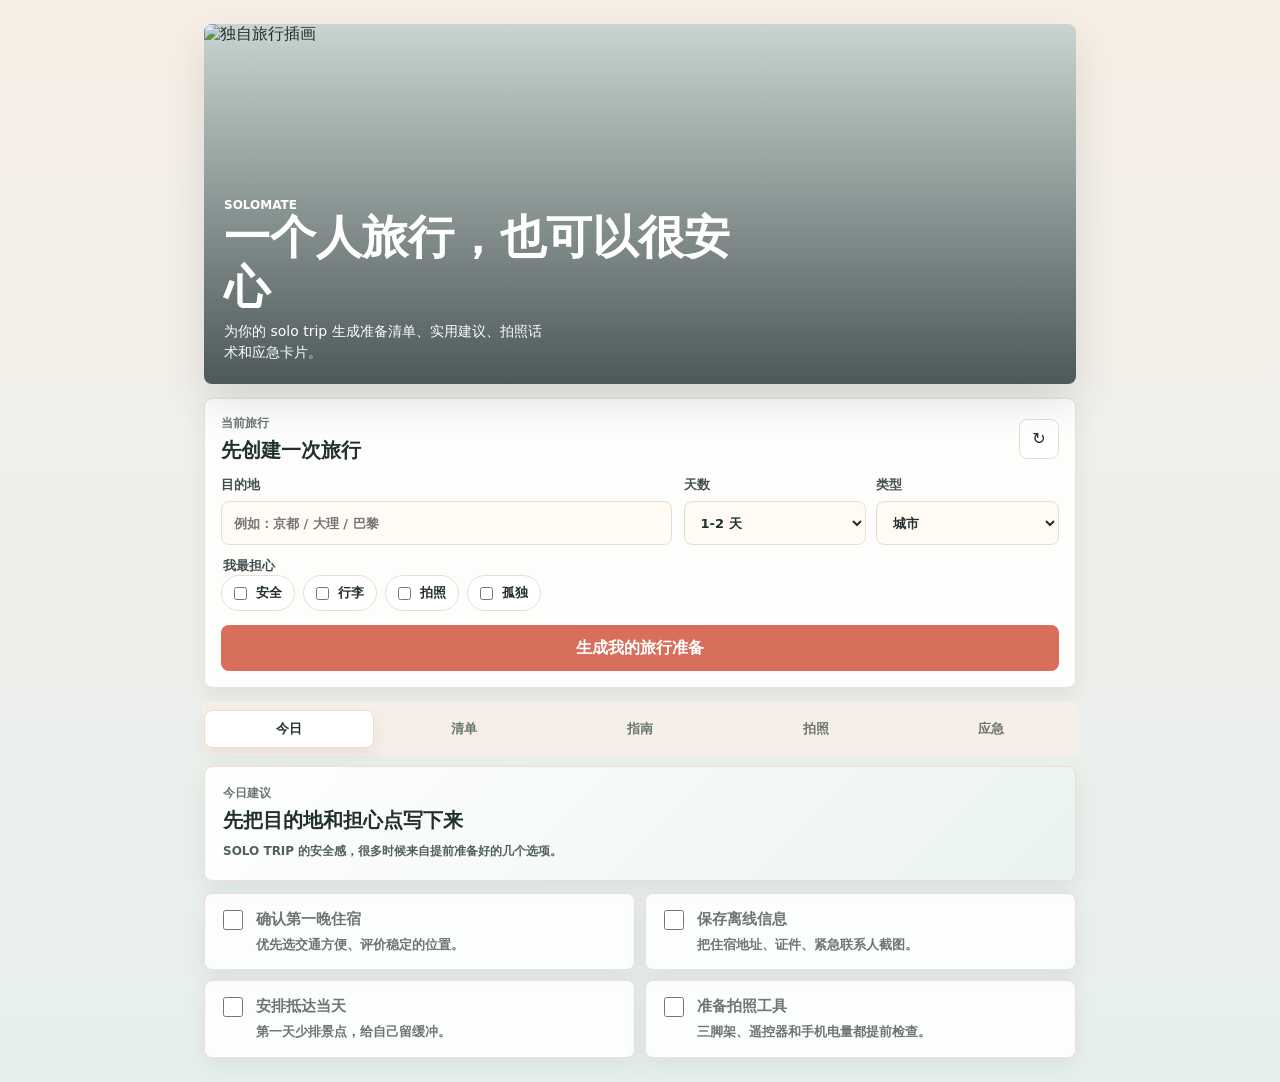
==== index.html @ 7f1473ff "Add files via upload" ====
<!doctype html>
<html lang="zh-CN">
  <head>
    <meta charset="UTF-8" />
    <meta name="viewport" content="width=device-width, initial-scale=1.0" />
    <meta name="theme-color" content="#f7efe6" />
    <title>SoloMate</title>
    <link rel="stylesheet" href="./styles.css" />
  </head>
  <body>
    <main class="app-shell">
      <section class="hero">
        <img src="./assets/solo-trip-hero.png" alt="独自旅行插画" />
        <div class="hero-copy">
          <span>SoloMate</span>
          <h1>一个人旅行，也可以很安心</h1>
          <p>为你的 solo trip 生成准备清单、实用建议、拍照话术和应急卡片。</p>
        </div>
      </section>

      <section class="trip-panel">
        <div class="section-head">
          <div>
            <p>当前旅行</p>
            <h2 id="tripTitle">先创建一次旅行</h2>
          </div>
          <button id="resetBtn" class="icon-btn" title="重置">↻</button>
        </div>

        <form id="tripForm" class="trip-form">
          <label for="destination">
            目的地
            <input id="destination" type="text" placeholder="例如：京都 / 大理 / 巴黎" />
          </label>
          <div class="form-row">
            <label for="days">
              天数
              <select id="days">
                <option value="2">1-2 天</option>
                <option value="5">3-5 天</option>
                <option value="9">7 天以上</option>
              </select>
            </label>
            <label for="tripType">
              类型
              <select id="tripType">
                <option value="city">城市</option>
                <option value="sea">海边</option>
                <option value="outdoor">户外</option>
                <option value="abroad">国外</option>
              </select>
            </label>
          </div>
          <fieldset>
            <legend>我最担心</legend>
            <div class="chips">
              <label><input type="checkbox" value="安全" />安全</label>
              <label><input type="checkbox" value="行李" />行李</label>
              <label><input type="checkbox" value="拍照" />拍照</label>
              <label><input type="checkbox" value="孤独" />孤独</label>
            </div>
          </fieldset>
          <button class="primary-btn" type="submit">生成我的旅行准备</button>
        </form>
      </section>

      <nav class="tabs" aria-label="应用导航">
        <button class="tab active" data-tab="today">今日</button>
        <button class="tab" data-tab="packing">清单</button>
        <button class="tab" data-tab="guide">指南</button>
        <button class="tab" data-tab="photo">拍照</button>
        <button class="tab" data-tab="safe">应急</button>
      </nav>

      <section id="today" class="tab-page active">
        <div class="today-card">
          <p>今日建议</p>
          <h2 id="todayHeadline">先把目的地和担心点写下来</h2>
          <p id="todayText">Solo trip 的安全感，很多时候来自提前准备好的几个选项。</p>
        </div>
        <div class="task-grid" id="taskGrid"></div>
      </section>

      <section id="packing" class="tab-page">
        <div class="section-head">
          <div>
            <p>行李清单</p>
            <h2>出发前逐项确认</h2>
          </div>
          <span id="packingCount">0/0</span>
        </div>
        <div id="packingList" class="check-list"></div>
      </section>

      <section id="guide" class="tab-page">
        <div class="filter-row" id="guideFilters"></div>
        <div id="guideCards" class="card-list"></div>
      </section>

      <section id="photo" class="tab-page">
        <div class="photo-tool">
          <h2>请路人帮拍话术</h2>
          <p id="photoScript">你好，可以麻烦你帮我拍一张全身照吗？我想把背景也拍进去，手机竖着拿就可以，谢谢。</p>
          <button id="copyPhoto" class="secondary-btn">复制话术</button>
        </div>
        <div id="photoCards" class="card-list"></div>
      </section>

      <section id="safe" class="tab-page">
        <div id="safeCards" class="card-list urgent"></div>
      </section>
    </main>

    <div id="toast" class="toast">已复制</div>
    <script src="./app.js"></script>
  </body>
</html>
---- styles.css ----
:root {
  color-scheme: light;
  --paper: #fffaf3;
  --ink: #22302e;
  --muted: #6c7772;
  --line: #e8ded0;
  --blue: #8fb8c9;
  --green: #718f73;
  --coral: #d86f5a;
  --gold: #d9a441;
  --surface: #ffffff;
  --shadow: 0 18px 40px rgba(47, 64, 61, 0.14);
}

* {
  box-sizing: border-box;
}

body {
  margin: 0;
  min-height: 100vh;
  background: linear-gradient(180deg, #f7efe6 0%, #e7f0ef 100%);
  color: var(--ink);
  font-family: Inter, ui-sans-serif, system-ui, -apple-system, BlinkMacSystemFont, "Segoe UI", sans-serif;
}

button,
input,
select {
  font: inherit;
}

.app-shell {
  width: min(100%, 460px);
  min-height: 100vh;
  margin: 0 auto;
  padding: 14px 14px 28px;
}

.hero {
  position: relative;
  min-height: 270px;
  overflow: hidden;
  border-radius: 8px;
  background: #d8e4e1;
  box-shadow: var(--shadow);
}

.hero img {
  position: absolute;
  inset: 0;
  width: 100%;
  height: 100%;
  object-fit: cover;
}

.hero::after {
  content: "";
  position: absolute;
  inset: 0;
  background: linear-gradient(180deg, rgba(18, 29, 30, 0.08), rgba(18, 29, 30, 0.7));
}

.hero-copy {
  position: absolute;
  z-index: 1;
  left: 20px;
  right: 20px;
  bottom: 20px;
  color: white;
}

.hero-copy span,
.section-head p,
.today-card p {
  margin: 0 0 6px;
  font-size: 12px;
  font-weight: 750;
  letter-spacing: 0;
  text-transform: uppercase;
}

.hero-copy h1 {
  margin: 0 0 8px;
  font-size: 31px;
  line-height: 1.08;
  letter-spacing: 0;
}

.hero-copy p {
  max-width: 330px;
  margin: 0;
  font-size: 14px;
  line-height: 1.55;
}

.trip-panel,
.today-card,
.photo-tool,
.task-card,
.advice-card {
  background: rgba(255, 255, 255, 0.86);
  border: 1px solid rgba(232, 222, 208, 0.9);
  border-radius: 8px;
  box-shadow: 0 10px 24px rgba(47, 64, 61, 0.08);
}

.trip-panel {
  margin-top: 14px;
  padding: 16px;
}

.section-head {
  display: flex;
  align-items: center;
  justify-content: space-between;
  gap: 14px;
  margin-bottom: 14px;
}

.section-head h2,
.today-card h2,
.photo-tool h2 {
  margin: 0;
  font-size: 20px;
  line-height: 1.2;
}

.section-head p,
.today-card p {
  color: var(--muted);
}

.icon-btn {
  width: 40px;
  height: 40px;
  border: 1px solid var(--line);
  border-radius: 8px;
  background: white;
  color: var(--ink);
  cursor: pointer;
}

.trip-form {
  display: grid;
  gap: 12px;
}

label,
legend {
  display: grid;
  gap: 7px;
  color: #42504d;
  font-size: 13px;
  font-weight: 700;
}

input,
select {
  width: 100%;
  min-height: 44px;
  border: 1px solid var(--line);
  border-radius: 8px;
  background: var(--paper);
  color: var(--ink);
  padding: 0 12px;
  outline: none;
}

.form-row {
  display: grid;
  grid-template-columns: 1fr 1fr;
  gap: 10px;
}

fieldset {
  margin: 0;
  padding: 0;
  border: 0;
}

.chips,
.filter-row {
  display: flex;
  gap: 8px;
  overflow-x: auto;
  padding-bottom: 2px;
}

.chips label,
.filter-row button {
  flex: 0 0 auto;
  display: inline-flex;
  min-height: 36px;
  align-items: center;
  justify-content: center;
  border: 1px solid var(--line);
  border-radius: 999px;
  background: white;
  color: var(--ink);
  padding: 0 12px;
  font-size: 13px;
  font-weight: 750;
  cursor: pointer;
}

.chips input {
  width: auto;
  min-height: auto;
  margin: 0 2px 0 0;
}

.primary-btn,
.secondary-btn {
  min-height: 46px;
  border: 0;
  border-radius: 8px;
  color: white;
  font-weight: 800;
  cursor: pointer;
}

.primary-btn {
  background: var(--coral);
}

.secondary-btn {
  background: var(--green);
  padding: 0 16px;
}

.tabs {
  position: sticky;
  top: 0;
  z-index: 4;
  display: grid;
  grid-template-columns: repeat(5, 1fr);
  gap: 6px;
  margin: 14px -2px 10px;
  padding: 8px 2px;
  background: rgba(247, 239, 230, 0.92);
  backdrop-filter: blur(14px);
}

.tab {
  min-height: 38px;
  border: 1px solid transparent;
  border-radius: 8px;
  background: transparent;
  color: var(--muted);
  font-size: 13px;
  font-weight: 800;
  cursor: pointer;
}

.tab.active {
  border-color: var(--line);
  background: white;
  color: var(--ink);
  box-shadow: 0 8px 16px rgba(47, 64, 61, 0.08);
}

.tab-page {
  display: none;
}

.tab-page.active {
  display: block;
}

.today-card,
.photo-tool {
  padding: 18px;
}

.today-card {
  background: linear-gradient(135deg, #ffffff, #eaf3f1);
}

.today-card p:last-child,
.photo-tool p {
  margin: 10px 0 0;
  color: #52615d;
  line-height: 1.65;
}

.task-grid,
.card-list,
.check-list {
  display: grid;
  gap: 10px;
  margin-top: 12px;
}

.task-card,
.advice-card {
  padding: 14px;
}

.task-card {
  display: flex;
  align-items: flex-start;
  gap: 10px;
}

.task-card input {
  width: 20px;
  height: 20px;
  min-height: auto;
  margin-top: 2px;
  accent-color: var(--green);
}

.task-card strong,
.advice-card strong {
  display: block;
  margin-bottom: 4px;
  font-size: 15px;
}

.task-card span,
.advice-card span,
.advice-card li {
  color: var(--muted);
  font-size: 13px;
  line-height: 1.55;
}

.check-item {
  display: flex;
  align-items: center;
  gap: 10px;
  min-height: 50px;
  border: 1px solid var(--line);
  border-radius: 8px;
  background: white;
  padding: 0 12px;
  color: var(--ink);
  font-weight: 700;
}

.check-item input {
  width: 20px;
  min-height: 20px;
  accent-color: var(--green);
}

.check-item.done {
  color: var(--muted);
  text-decoration: line-through;
}

.filter-row {
  margin-top: 4px;
}

.filter-row button.active {
  border-color: var(--green);
  background: #eaf3ea;
}

.advice-card ul {
  margin: 8px 0 0;
  padding-left: 18px;
}

.advice-card .tag {
  display: inline-flex;
  margin-bottom: 8px;
  border-radius: 999px;
  background: #f5eadf;
  color: #8a5b49;
  padding: 5px 9px;
  font-size: 12px;
  font-weight: 800;
}

.urgent .advice-card {
  border-color: #f1cec4;
}

.toast {
  position: fixed;
  left: 50%;
  bottom: 22px;
  z-index: 8;
  transform: translate(-50%, 30px);
  opacity: 0;
  border-radius: 999px;
  background: #22302e;
  color: white;
  padding: 10px 16px;
  font-size: 13px;
  transition: 0.2s ease;
}

.toast.show {
  transform: translate(-50%, 0);
  opacity: 1;
}

@media (min-width: 760px) {
  .app-shell {
    width: min(100%, 920px);
    padding: 24px;
  }

  .hero {
    min-height: 360px;
  }

  .hero-copy h1 {
    max-width: 540px;
    font-size: 46px;
  }

  .trip-form {
    grid-template-columns: 1.2fr 1fr;
    align-items: end;
  }

  .trip-form fieldset,
  .trip-form .primary-btn {
    grid-column: span 2;
  }

  .task-grid,
  .card-list {
    grid-template-columns: repeat(2, minmax(0, 1fr));
  }
}
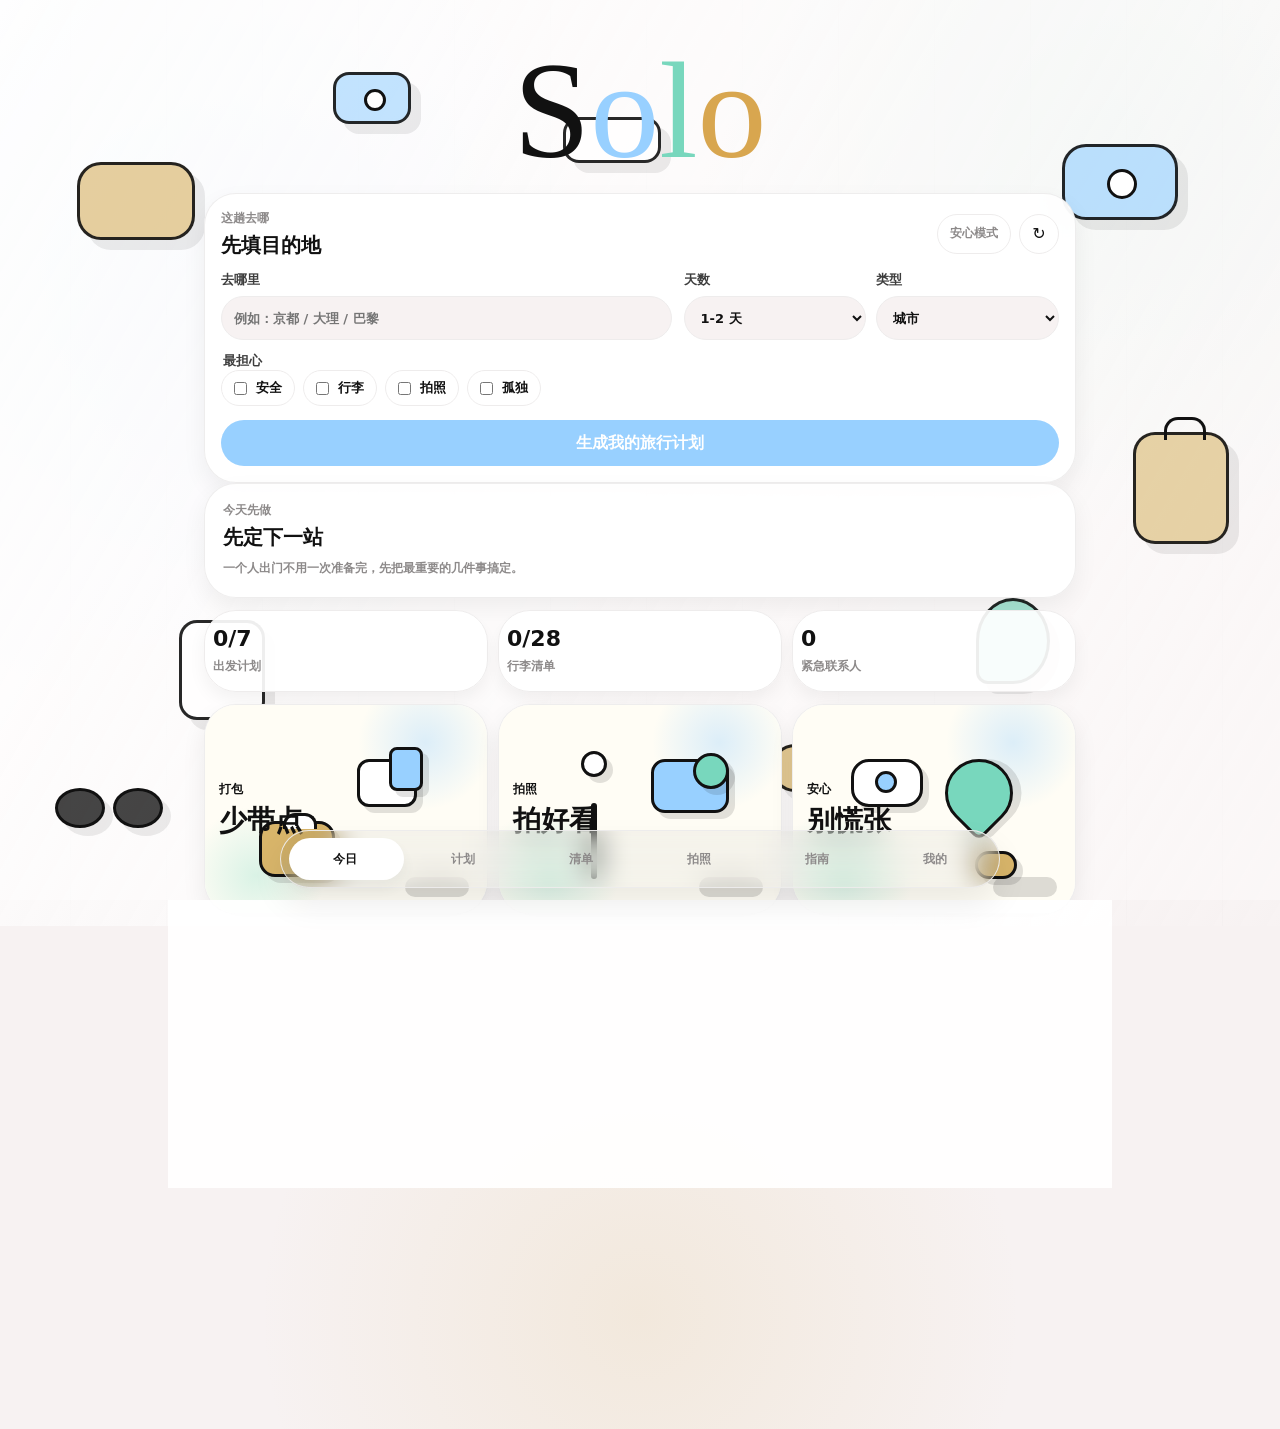
==== commit 3492bc5f: "Add files via upload" ====
--- a/index.html
+++ b/index.html
@@ -3,33 +3,42 @@
   <head>
     <meta charset="UTF-8" />
     <meta name="viewport" content="width=device-width, initial-scale=1.0" />
-    <meta name="theme-color" content="#f7efe6" />
+    <meta name="theme-color" content="#f7f2f2" />
     <title>SoloMate</title>
-    <link rel="stylesheet" href="./styles.css" />
+    <link rel="stylesheet" href="./styles.css?v=20260604" />
   </head>
   <body>
+    <div class="ambient-bg" aria-hidden="true">
+      <span class="float-bag"></span>
+      <span class="float-camera"></span>
+      <span class="float-map"></span>
+      <span class="float-pin"></span>
+      <span class="float-ticket"></span>
+      <span class="float-star"></span>
+      <span class="float-suitcase"></span>
+      <span class="float-sunglasses"></span>
+      <span class="float-mini-camera"></span>
+    </div>
     <main class="app-shell">
-      <section class="hero">
-        <img src="./assets/solo-trip-hero.png" alt="独自旅行插画" />
-        <div class="hero-copy">
-          <span>SoloMate</span>
-          <h1>一个人旅行，也可以很安心</h1>
-          <p>为你的 solo trip 生成准备清单、实用建议、拍照话术和应急卡片。</p>
-        </div>
-      </section>
+      <div class="brand-mark" aria-label="SoloMate">
+        <span>S</span><span>o</span><span>l</span><span>o</span>
+      </div>
 
       <section class="trip-panel">
         <div class="section-head">
           <div>
-            <p>当前旅行</p>
-            <h2 id="tripTitle">先创建一次旅行</h2>
-          </div>
-          <button id="resetBtn" class="icon-btn" title="重置">↻</button>
+            <p>这趟去哪</p>
+            <h2 id="tripTitle">先填目的地</h2>
+          </div>
+          <div class="head-actions">
+            <button id="comfortModeToggle" class="lock-btn" type="button">安心模式</button>
+            <button id="resetBtn" class="icon-btn" title="重置">↻</button>
+          </div>
         </div>
 
         <form id="tripForm" class="trip-form">
           <label for="destination">
-            目的地
+            去哪里
             <input id="destination" type="text" placeholder="例如：京都 / 大理 / 巴黎" />
           </label>
           <div class="form-row">
@@ -52,7 +61,7 @@
             </label>
           </div>
           <fieldset>
-            <legend>我最担心</legend>
+            <legend>最担心</legend>
             <div class="chips">
               <label><input type="checkbox" value="安全" />安全</label>
               <label><input type="checkbox" value="行李" />行李</label>
@@ -60,58 +69,272 @@
               <label><input type="checkbox" value="孤独" />孤独</label>
             </div>
           </fieldset>
-          <button class="primary-btn" type="submit">生成我的旅行准备</button>
+          <button class="primary-btn" type="submit">生成我的旅行计划</button>
         </form>
       </section>
 
       <nav class="tabs" aria-label="应用导航">
+        <span class="tab-indicator" aria-hidden="true"></span>
         <button class="tab active" data-tab="today">今日</button>
+        <button class="tab" data-tab="plan">计划</button>
         <button class="tab" data-tab="packing">清单</button>
-        <button class="tab" data-tab="guide">指南</button>
         <button class="tab" data-tab="photo">拍照</button>
-        <button class="tab" data-tab="safe">应急</button>
+        <button class="tab" data-tab="safe">指南</button>
+        <button class="tab" data-tab="mine">我的</button>
       </nav>
 
       <section id="today" class="tab-page active">
         <div class="today-card">
-          <p>今日建议</p>
-          <h2 id="todayHeadline">先把目的地和担心点写下来</h2>
-          <p id="todayText">Solo trip 的安全感，很多时候来自提前准备好的几个选项。</p>
+          <p>今天先做</p>
+          <h2 id="todayHeadline">先定下一站</h2>
+          <p id="todayText">一个人出门不用一次准备完，先把最重要的几件事搞定。</p>
+        </div>
+        <div class="home-stats">
+          <button class="stat-card" data-jump="plan">
+            <span id="homePlanStat">0/7</span>
+            <strong>出发计划</strong>
+          </button>
+          <button class="stat-card" data-jump="packing">
+            <span id="homePackStat">0/0</span>
+            <strong>行李清单</strong>
+          </button>
+          <button class="stat-card" data-jump="safe">
+            <span id="homeContactStat">0</span>
+            <strong>紧急联系人</strong>
+          </button>
+        </div>
+        <div class="journey-path">
+          <button class="path-card" data-jump="packing">
+            <div class="mini-scene pack-scene" aria-hidden="true"><i></i><i></i><i></i></div>
+            <span>打包</span>
+            <strong>少带点</strong>
+          </button>
+          <button class="path-card" data-jump="photo">
+            <div class="mini-scene photo-scene" aria-hidden="true"><i></i><i></i><i></i></div>
+            <span>拍照</span>
+            <strong>拍好看</strong>
+          </button>
+          <button class="path-card" data-jump="safe">
+            <div class="mini-scene safe-scene" aria-hidden="true"><i></i><i></i><i></i></div>
+            <span>安心</span>
+            <strong>别慌张</strong>
+          </button>
+        </div>
+        <div class="quiz-panel">
+          <div class="section-head compactless">
+            <div>
+              <p>小测试</p>
+              <h2>看看你适合怎么玩</h2>
+            </div>
+          </div>
+          <div class="quiz-grid">
+            <label for="quizExperience">
+              出门经验
+              <select id="quizExperience">
+                <option value="first">第一次一个人玩</option>
+                <option value="some">自己玩过几次</option>
+                <option value="many">我很熟了</option>
+              </select>
+            </label>
+            <label for="quizGoal">
+              这次想
+              <select id="quizGoal">
+                <option value="calm">好好放空</option>
+                <option value="photo">拍点好看的</option>
+                <option value="explore">随便逛逛</option>
+                <option value="brave">练练胆量</option>
+              </select>
+            </label>
+          </div>
+          <button id="quizBtn" class="secondary-btn" type="button">生成玩法</button>
+          <div id="personaCard" class="persona-card"></div>
         </div>
         <div class="task-grid" id="taskGrid"></div>
       </section>
 
+      <section id="plan" class="tab-page">
+        <div class="section-head">
+          <div>
+            <p>出发前</p>
+            <h2>每天一点点</h2>
+          </div>
+          <span id="planCount">0/0</span>
+        </div>
+        <div id="planList" class="timeline"></div>
+      </section>
+
       <section id="packing" class="tab-page">
+        <div class="page-visual icon-visual packing-visual">
+          <div class="visual-scene packing-icon-scene" aria-hidden="true">
+            <i></i><i></i><i></i><i></i>
+          </div>
+          <div class="visual-copy">
+            <p>清单</p>
+            <h2>按目的地打包</h2>
+            <span>基础必带会保留，其他按国家、月份、天气和玩法补上。</span>
+          </div>
+        </div>
+        <div class="packing-context">
+          <label for="packCountry">
+            国家 / 城市
+            <select id="packCountry"></select>
+          </label>
+          <div class="form-row">
+            <label for="packMonth">
+              月份
+              <select id="packMonth"></select>
+            </label>
+            <label for="packWeather">
+              天气
+              <select id="packWeather">
+                <option value="auto">按季节估算</option>
+                <option value="hot">很热</option>
+                <option value="cold">偏冷</option>
+                <option value="rainy">多雨</option>
+                <option value="dry">干燥</option>
+              </select>
+            </label>
+          </div>
+          <label for="packReason">
+            这次主要为了
+              <select id="packReason">
+              <option value="city">城市散步</option>
+              <option value="photo">拍照记录</option>
+              <option value="shopping">购物逛街</option>
+              <option value="nature">户外自然</option>
+              <option value="work">远程办公</option>
+            </select>
+          </label>
+        </div>
         <div class="section-head">
           <div>
             <p>行李清单</p>
-            <h2>出发前逐项确认</h2>
+            <h2 id="packingHeadline">逐项确认</h2>
           </div>
           <span id="packingCount">0/0</span>
         </div>
         <div id="packingList" class="check-list"></div>
       </section>
 
-      <section id="guide" class="tab-page">
-        <div class="filter-row" id="guideFilters"></div>
-        <div id="guideCards" class="card-list"></div>
-      </section>
-
       <section id="photo" class="tab-page">
-        <div class="photo-tool">
-          <h2>请路人帮拍话术</h2>
-          <p id="photoScript">你好，可以麻烦你帮我拍一张全身照吗？我想把背景也拍进去，手机竖着拿就可以，谢谢。</p>
-          <button id="copyPhoto" class="secondary-btn">复制话术</button>
-        </div>
-        <div id="photoCards" class="card-list"></div>
+        <div class="page-visual icon-visual photo-visual">
+          <div class="visual-scene photo-icon-scene" aria-hidden="true">
+            <i></i><i></i><i></i><i></i>
+          </div>
+          <div class="visual-copy">
+            <p>Photo</p>
+            <h2>一个人也好拍</h2>
+            <span>抽姿势，再去外部平台找参考。</span>
+          </div>
+        </div>
+        <div class="pose-draw">
+          <div>
+            <p>姿势抽卡</p>
+            <h2>来个姿势</h2>
+          </div>
+          <div id="poseCard" class="pose-card"></div>
+          <button id="drawPose" class="primary-btn" type="button">抽一个姿势</button>
+        </div>
+        <div class="section-head compact">
+          <div>
+            <p>灵感参考</p>
+            <h2>找点灵感</h2>
+          </div>
+        </div>
+        <div id="inspirationCards" class="resource-grid"></div>
+
+        <div class="section-head compact">
+          <div>
+            <p>拍摄工具</p>
+            <h2>找小工具</h2>
+          </div>
+        </div>
+        <div id="shoppingCards" class="resource-grid"></div>
       </section>
 
       <section id="safe" class="tab-page">
+        <div class="guide-hero">
+          <p>指南</p>
+          <h2>少分类，多干货</h2>
+          <span>先看旅行建议，需要时再用下面的应急工具。</span>
+        </div>
+        <div id="safeGuideCards" class="card-list"></div>
+
+        <div class="page-visual icon-visual safe-visual">
+          <div class="visual-scene safe-icon-scene" aria-hidden="true">
+            <i></i><i></i><i></i><i></i>
+          </div>
+          <div class="visual-copy">
+            <p>应急</p>
+            <h2>先看下一步</h2>
+            <span>选场景，再联系你信任的人。</span>
+          </div>
+        </div>
+        <div class="emergency-actions">
+          <button data-emergency="unsafe">我感觉不安全</button>
+          <button data-emergency="lost">我迷路了</button>
+          <button data-emergency="battery">手机快没电</button>
+          <button data-emergency="home">我想回住处</button>
+        </div>
+        <div id="emergencyResult" class="emergency-result"></div>
+        <div class="emergency-panel">
+          <div class="section-head">
+            <div>
+              <p>紧急联系人</p>
+              <h2>一键拨打</h2>
+            </div>
+          </div>
+          <form id="contactForm" class="contact-form">
+            <input id="contactName" type="text" placeholder="联系人姓名" />
+            <input id="contactPhone" type="tel" placeholder="电话号码，例如 +852 9123 4567" />
+            <button class="primary-btn" type="submit">保存联系人</button>
+          </form>
+          <div id="contactList" class="contact-list"></div>
+        </div>
         <div id="safeCards" class="card-list urgent"></div>
       </section>
+
+      <section id="mine" class="tab-page">
+        <div class="section-head">
+          <div>
+            <p>我的</p>
+            <h2>心情记录</h2>
+          </div>
+        </div>
+
+        <div class="journal-box mood-box">
+          <h2>今天心情</h2>
+          <textarea id="journalInput" rows="4" placeholder="会保存到当前选中的日历日期。写下今天的小事、喜欢的瞬间，或者一句想对自己说的话。"></textarea>
+          <button id="saveJournal" class="secondary-btn">保存心情</button>
+        </div>
+
+        <div class="calendar-panel">
+          <div class="section-head compactless">
+            <div>
+              <p>旅行日历</p>
+              <h2 id="calendarTitle">本月记录</h2>
+            </div>
+          </div>
+          <div id="calendarGrid" class="calendar-grid"></div>
+          <div id="calendarDetail" class="calendar-detail"></div>
+        </div>
+      </section>
     </main>
 
     <div id="toast" class="toast">已复制</div>
-    <script src="./app.js"></script>
+    <div id="planSummaryModal" class="modal" aria-hidden="true">
+      <div class="modal-backdrop" data-close-summary></div>
+      <article class="summary-card" role="dialog" aria-modal="true" aria-labelledby="summaryTitle">
+        <button class="summary-close" data-close-summary aria-label="关闭计划总结">×</button>
+        <p>旅行计划已生成</p>
+        <h2 id="summaryTitle">你的 Solo Trip 准备总结</h2>
+        <div id="summaryContent" class="summary-content"></div>
+        <div class="summary-actions">
+          <button class="secondary-btn" data-summary-jump="plan">查看 7 天计划</button>
+          <button class="primary-btn" data-summary-jump="packing">查看行李清单</button>
+        </div>
+      </article>
+    </div>
+    <script src="./app.js?v=20260604"></script>
   </body>
 </html>
--- a/styles.css
+++ b/styles.css
@@ -1,32 +1,141 @@
 :root {
   color-scheme: light;
-  --paper: #fffaf3;
-  --ink: #22302e;
-  --muted: #6c7772;
-  --line: #e8ded0;
-  --blue: #8fb8c9;
-  --green: #718f73;
-  --coral: #d86f5a;
-  --gold: #d9a441;
+  --paper: #f7f2f2;
+  --ink: #111111;
+  --muted: #8d8a8a;
+  --line: #eeecec;
+  --blue: #98d0ff;
+  --green: #78d7bd;
+  --coral: #98d0ff;
+  --gold: #d8b56a;
   --surface: #ffffff;
-  --shadow: 0 18px 40px rgba(47, 64, 61, 0.14);
+  --rose: #f7f2f2;
+  --deep-rose: #111111;
+  --shadow: 0 18px 40px rgba(0, 0, 0, 0.08);
 }
 
 * {
   box-sizing: border-box;
 }
 
+@keyframes fadeUp {
+  from {
+    opacity: 0;
+    transform: translateY(18px) scale(0.98);
+    filter: blur(6px);
+  }
+  to {
+    opacity: 1;
+    transform: translateY(0) scale(1);
+    filter: blur(0);
+  }
+}
+
+@keyframes softFloat {
+  0%,
+  100% {
+    transform: translateY(0) rotate(var(--rotate, 0deg)) scale(1.02);
+  }
+  50% {
+    transform: translateY(-8px) rotate(calc(var(--rotate, 0deg) + 1deg)) scale(1.04);
+  }
+}
+
+@keyframes popIn {
+  from {
+    opacity: 0;
+    transform: translateY(20px) scale(0.94);
+  }
+  to {
+    opacity: 1;
+    transform: translateY(0) scale(1);
+  }
+}
+
+@keyframes tunnelRoll {
+  from {
+    transform: translate(-50%, -50%) rotate(0deg) scale(0.5);
+    opacity: 0;
+  }
+  20%,
+  78% {
+    opacity: 0.48;
+  }
+  to {
+    transform: translate(-50%, -50%) rotate(42deg) scale(2.8);
+    opacity: 0;
+  }
+}
+
+@keyframes orbitTravel {
+  from {
+    transform: rotateX(64deg) rotateZ(0deg);
+  }
+  to {
+    transform: rotateX(64deg) rotateZ(360deg);
+  }
+}
+
+@keyframes roadMove {
+  from {
+    transform: translateY(-12px) scaleX(0.45);
+    opacity: 0;
+  }
+  35% {
+    opacity: 0.45;
+  }
+  to {
+    transform: translateY(160px) scaleX(1.35);
+    opacity: 0;
+  }
+}
+
+@keyframes bgFloat {
+  0%,
+  100% {
+    transform: translate3d(0, 0, 0) rotate(var(--rotate, 0deg));
+  }
+  50% {
+    transform: translate3d(var(--move-x, 18px), var(--move-y, -24px), 0) rotate(calc(var(--rotate, 0deg) + 7deg));
+  }
+}
+
 body {
+  position: relative;
   margin: 0;
   min-height: 100vh;
-  background: linear-gradient(180deg, #f7efe6 0%, #e7f0ef 100%);
+  overflow-x: hidden;
+  background:
+    radial-gradient(circle at 14% 18%, rgba(152, 208, 255, 0.28), transparent 28%),
+    radial-gradient(circle at 86% 10%, rgba(120, 215, 189, 0.22), transparent 24%),
+    radial-gradient(circle at 50% 92%, rgba(216, 181, 106, 0.16), transparent 26%),
+    #f7f2f2;
   color: var(--ink);
   font-family: Inter, ui-sans-serif, system-ui, -apple-system, BlinkMacSystemFont, "Segoe UI", sans-serif;
 }
 
+body::before {
+  content: "";
+  position: fixed;
+  inset: -26px;
+  z-index: -3;
+  background:
+    linear-gradient(120deg, rgba(255, 255, 255, 0.86), rgba(247, 242, 242, 0.58)),
+    repeating-linear-gradient(90deg, rgba(17, 17, 17, 0.025) 0 1px, transparent 1px 96px);
+}
+
+body::after {
+  content: "";
+  position: fixed;
+  inset: 0;
+  z-index: -2;
+  background: rgba(255, 255, 255, 0.34);
+}
+
 button,
 input,
-select {
+select,
+textarea {
   font: inherit;
 }
 
@@ -34,43 +143,232 @@
   width: min(100%, 460px);
   min-height: 100vh;
   margin: 0 auto;
-  padding: 14px 14px 28px;
-}
-
-.hero {
-  position: relative;
-  min-height: 270px;
+  padding: 14px 14px 98px;
+}
+
+.brand-mark {
+  display: flex;
+  justify-content: center;
+  gap: 0;
+  margin: 28px 0 24px;
+  font-family: "Snell Roundhand", "Brush Script MT", "Segoe Script", cursive;
+  font-size: clamp(76px, 13vw, 138px);
+  font-weight: 500;
+  letter-spacing: 0;
+  line-height: 0.85;
+  animation: fadeUp 0.55s cubic-bezier(0.2, 0.8, 0.2, 1) both;
+}
+
+.brand-mark span:nth-child(1),
+.brand-mark span:nth-child(2),
+.brand-mark span:nth-child(3),
+.brand-mark span:nth-child(4) {
+  color: #111111;
+}
+
+.brand-mark span:nth-child(2) {
+  color: #98d0ff;
+}
+
+.brand-mark span:nth-child(3) {
+  color: #78d7bd;
+}
+
+.brand-mark span:nth-child(4) {
+  color: #d8a64f;
+}
+
+.ambient-bg {
+  position: fixed;
+  inset: 0;
+  z-index: -1;
   overflow: hidden;
-  border-radius: 8px;
-  background: #d8e4e1;
-  box-shadow: var(--shadow);
-}
-
-.hero img {
+  pointer-events: none;
+}
+
+.ambient-bg span {
   position: absolute;
-  inset: 0;
-  width: 100%;
-  height: 100%;
-  object-fit: cover;
-}
-
-.hero::after {
+  display: block;
+  border: 3px solid rgba(17, 17, 17, 0.9);
+  background: rgba(255, 255, 255, 0.72);
+  box-shadow: 10px 10px 0 rgba(17, 17, 17, 0.08);
+  animation: bgFloat 8s ease-in-out infinite;
+}
+
+.float-bag {
+  left: 6%;
+  top: 18%;
+  width: 118px;
+  height: 78px;
+  border-radius: 24px;
+  background: rgba(216, 181, 106, 0.64) !important;
+  --move-x: 24px;
+  --move-y: -30px;
+  --rotate: -7deg;
+}
+
+.float-camera {
+  right: 8%;
+  top: 16%;
+  width: 116px;
+  height: 76px;
+  border-radius: 24px;
+  background: rgba(152, 208, 255, 0.64) !important;
+  --move-x: -24px;
+  --move-y: 20px;
+  --rotate: 5deg;
+  animation-delay: -2s !important;
+}
+
+.float-camera::after {
   content: "";
   position: absolute;
-  inset: 0;
-  background: linear-gradient(180deg, rgba(18, 29, 30, 0.08), rgba(18, 29, 30, 0.7));
-}
-
-.hero-copy {
+  left: 42px;
+  top: 22px;
+  width: 24px;
+  height: 24px;
+  border: 3px solid #111111;
+  border-radius: 50%;
+  background: white;
+}
+
+.float-map {
+  left: 14%;
+  bottom: 20%;
+  width: 86px;
+  height: 100px;
+  border-radius: 18px;
+  background: rgba(255, 255, 255, 0.74) !important;
+  --move-x: 16px;
+  --move-y: 24px;
+  --rotate: 9deg;
+  animation-delay: -4s !important;
+}
+
+.float-pin {
+  right: 18%;
+  bottom: 24%;
+  width: 74px;
+  height: 86px;
+  border-radius: 50% 50% 50% 12px;
+  background: rgba(120, 215, 189, 0.66) !important;
+  --move-x: -18px;
+  --move-y: -18px;
+  --rotate: -45deg;
+  animation-delay: -1s !important;
+}
+
+.float-ticket {
+  left: 44%;
+  top: 13%;
+  width: 98px;
+  height: 46px;
+  border-radius: 16px;
+  background: rgba(255, 255, 255, 0.74) !important;
+  --move-x: 12px;
+  --move-y: 26px;
+  --rotate: 3deg;
+  animation-delay: -3s !important;
+}
+
+.float-star {
+  right: 36%;
+  bottom: 12%;
+  width: 48px;
+  height: 48px;
+  border-radius: 50%;
+  background: rgba(216, 181, 106, 0.72) !important;
+  --move-x: -20px;
+  --move-y: -26px;
+  --rotate: -4deg;
+  animation-delay: -5s !important;
+}
+
+.float-suitcase {
+  right: 4%;
+  top: 48%;
+  width: 96px;
+  height: 112px;
+  border-radius: 22px;
+  background: rgba(216, 181, 106, 0.58) !important;
+  --move-x: -18px;
+  --move-y: -22px;
+  --rotate: 8deg;
+  animation-delay: -6s !important;
+}
+
+.float-suitcase::before {
+  content: "";
   position: absolute;
-  z-index: 1;
-  left: 20px;
-  right: 20px;
-  bottom: 20px;
-  color: white;
-}
-
-.hero-copy span,
+  left: 28px;
+  top: -18px;
+  width: 36px;
+  height: 20px;
+  border: 3px solid #111111;
+  border-bottom: 0;
+  border-radius: 14px 14px 0 0;
+}
+
+.float-sunglasses {
+  left: 4%;
+  bottom: 8%;
+  width: 116px;
+  height: 44px;
+  border: 0 !important;
+  background: transparent !important;
+  box-shadow: none !important;
+  --move-x: 24px;
+  --move-y: -18px;
+  --rotate: -9deg;
+  animation-delay: -2.8s !important;
+}
+
+.float-sunglasses::before,
+.float-sunglasses::after {
+  content: "";
+  position: absolute;
+  top: 4px;
+  width: 44px;
+  height: 34px;
+  border: 3px solid #111111;
+  border-radius: 50%;
+  background: rgba(17, 17, 17, 0.78);
+  box-shadow: 8px 8px 0 rgba(17, 17, 17, 0.08);
+}
+
+.float-sunglasses::before {
+  left: 4px;
+}
+
+.float-sunglasses::after {
+  right: 4px;
+}
+
+.float-mini-camera {
+  left: 26%;
+  top: 8%;
+  width: 78px;
+  height: 52px;
+  border-radius: 16px;
+  background: rgba(152, 208, 255, 0.58) !important;
+  --move-x: -12px;
+  --move-y: 28px;
+  --rotate: -4deg;
+  animation-delay: -7s !important;
+}
+
+.float-mini-camera::after {
+  content: "";
+  position: absolute;
+  left: 28px;
+  top: 14px;
+  width: 16px;
+  height: 16px;
+  border: 3px solid #111111;
+  border-radius: 50%;
+  background: #ffffff;
+}
+
 .section-head p,
 .today-card p {
   margin: 0 0 6px;
@@ -80,34 +378,31 @@
   text-transform: uppercase;
 }
 
-.hero-copy h1 {
-  margin: 0 0 8px;
-  font-size: 31px;
-  line-height: 1.08;
-  letter-spacing: 0;
-}
-
-.hero-copy p {
-  max-width: 330px;
-  margin: 0;
-  font-size: 14px;
-  line-height: 1.55;
-}
-
 .trip-panel,
 .today-card,
-.photo-tool,
 .task-card,
-.advice-card {
-  background: rgba(255, 255, 255, 0.86);
-  border: 1px solid rgba(232, 222, 208, 0.9);
-  border-radius: 8px;
-  box-shadow: 0 10px 24px rgba(47, 64, 61, 0.08);
+.advice-card,
+.mood-panel,
+.emergency-panel,
+.quiz-panel,
+.pose-draw,
+.share-card,
+.emergency-result,
+.packing-context,
+.packing-group,
+.guide-hero {
+  background: rgba(255, 255, 255, 0.92);
+  border: 1px solid rgba(238, 236, 236, 0.95);
+  border-radius: 32px;
+  box-shadow: 0 10px 24px rgba(0, 0, 0, 0.06);
+  backdrop-filter: blur(18px);
+  transition: transform 0.24s ease, box-shadow 0.24s ease, opacity 0.24s ease, filter 0.24s ease;
 }
 
 .trip-panel {
   margin-top: 14px;
   padding: 16px;
+  animation: fadeUp 0.62s 0.08s cubic-bezier(0.2, 0.8, 0.2, 1) both;
 }
 
 .section-head {
@@ -119,8 +414,7 @@
 }
 
 .section-head h2,
-.today-card h2,
-.photo-tool h2 {
+.today-card h2 {
   margin: 0;
   font-size: 20px;
   line-height: 1.2;
@@ -135,12 +429,36 @@
   width: 40px;
   height: 40px;
   border: 1px solid var(--line);
-  border-radius: 8px;
+  border-radius: 32px;
   background: white;
   color: var(--ink);
   cursor: pointer;
 }
 
+.head-actions {
+  display: flex;
+  align-items: center;
+  gap: 8px;
+}
+
+.lock-btn {
+  min-height: 40px;
+  border: 1px solid var(--line);
+  border-radius: 999px;
+  background: white;
+  color: var(--muted);
+  padding: 0 12px;
+  font-size: 12px;
+  font-weight: 850;
+  cursor: pointer;
+}
+
+.lock-btn.active {
+  border-color: var(--blue);
+  background: #ffffff;
+  color: var(--ink);
+}
+
 .trip-form {
   display: grid;
   gap: 12px;
@@ -150,21 +468,33 @@
 legend {
   display: grid;
   gap: 7px;
-  color: #42504d;
+  color: #3d3d3d;
   font-size: 13px;
   font-weight: 700;
 }
 
 input,
-select {
+select,
+textarea {
   width: 100%;
-  min-height: 44px;
   border: 1px solid var(--line);
-  border-radius: 8px;
+  border-radius: 32px;
   background: var(--paper);
   color: var(--ink);
   padding: 0 12px;
   outline: none;
+}
+
+input,
+select {
+  min-height: 44px;
+}
+
+textarea {
+  min-height: 112px;
+  padding: 12px;
+  line-height: 1.55;
+  resize: vertical;
 }
 
 .form-row {
@@ -214,7 +544,7 @@
 .secondary-btn {
   min-height: 46px;
   border: 0;
-  border-radius: 8px;
+  border-radius: 32px;
   color: white;
   font-weight: 800;
   cursor: pointer;
@@ -225,39 +555,62 @@
 }
 
 .secondary-btn {
-  background: var(--green);
+  background: var(--deep-rose);
   padding: 0 16px;
 }
 
 .tabs {
-  position: sticky;
-  top: 0;
+  position: fixed;
+  left: 50%;
+  bottom: 12px;
   z-index: 4;
   display: grid;
-  grid-template-columns: repeat(5, 1fr);
-  gap: 6px;
-  margin: 14px -2px 10px;
-  padding: 8px 2px;
-  background: rgba(247, 239, 230, 0.92);
+  grid-template-columns: repeat(6, 1fr);
+  gap: 3px;
+  width: min(calc(100% - 20px), 460px);
+  margin: 0;
+  padding: 7px;
+  transform: translateX(-50%);
+  border: 1px solid rgba(238, 236, 236, 0.95);
+  border-radius: 999px;
+  background: rgba(0, 0, 0, 0.04);
   backdrop-filter: blur(14px);
+  box-shadow: 0 16px 32px rgba(0, 0, 0, 0.08);
+}
+
+.tab-indicator {
+  position: absolute;
+  z-index: 0;
+  top: 7px;
+  left: 0;
+  width: var(--tab-indicator-width, 52px);
+  height: 42px;
+  border-radius: 999px;
+  background: #ffffff;
+  box-shadow: 0 8px 16px rgba(47, 64, 61, 0.08);
+  transform: translateX(var(--tab-indicator-x, 7px));
+  transition: transform 0.38s cubic-bezier(0.2, 0.8, 0.2, 1), width 0.38s cubic-bezier(0.2, 0.8, 0.2, 1);
 }
 
 .tab {
-  min-height: 38px;
+  position: relative;
+  z-index: 1;
+  min-width: 0;
+  min-height: 42px;
   border: 1px solid transparent;
-  border-radius: 8px;
+  border-radius: 999px;
   background: transparent;
   color: var(--muted);
-  font-size: 13px;
+  font-size: 12px;
   font-weight: 800;
   cursor: pointer;
 }
 
 .tab.active {
-  border-color: var(--line);
-  background: white;
+  border-color: transparent;
+  background: transparent;
   color: var(--ink);
-  box-shadow: 0 8px 16px rgba(47, 64, 61, 0.08);
+  box-shadow: none;
 }
 
 .tab-page {
@@ -266,34 +619,738 @@
 
 .tab-page.active {
   display: block;
-}
-
-.today-card,
-.photo-tool {
+  animation: fadeUp 0.42s cubic-bezier(0.2, 0.8, 0.2, 1) both;
+}
+
+.today-card {
   padding: 18px;
 }
 
 .today-card {
-  background: linear-gradient(135deg, #ffffff, #eaf3f1);
+  background: rgba(255, 255, 255, 0.92);
 }
 
 .today-card p:last-child,
-.photo-tool p {
+.mood-panel p {
   margin: 10px 0 0;
-  color: #52615d;
+  color: var(--muted);
   line-height: 1.65;
+}
+
+.home-stats {
+  display: grid;
+  grid-template-columns: repeat(3, minmax(0, 1fr));
+  gap: 10px;
+  margin-top: 12px;
+}
+
+.stat-card {
+  min-height: 82px;
+  border: 1px solid var(--line);
+  border-radius: 32px;
+  background: rgba(255, 255, 255, 0.92);
+  color: var(--ink);
+  padding: 12px 8px;
+  text-align: left;
+  cursor: pointer;
+  box-shadow: 0 8px 18px rgba(0, 0, 0, 0.05);
+}
+
+.stat-card span {
+  display: block;
+  color: var(--deep-rose);
+  font-size: 22px;
+  font-weight: 850;
+  line-height: 1;
+}
+
+.stat-card strong {
+  display: block;
+  margin-top: 8px;
+  color: var(--muted);
+  font-size: 12px;
+}
+
+.journey-path {
+  display: grid;
+  gap: 10px;
+  margin-top: 12px;
+}
+
+.path-card {
+  position: relative;
+  min-height: 132px;
+  overflow: hidden;
+  border: 1px solid rgba(238, 236, 236, 0.95);
+  border-radius: 32px;
+  background: #ffffff;
+  color: var(--ink);
+  padding: 14px;
+  text-align: left;
+  cursor: pointer;
+  box-shadow: 0 10px 24px rgba(0, 0, 0, 0.07);
+  transition: transform 0.24s ease, box-shadow 0.24s ease;
+}
+
+.page-visual img {
+  position: absolute;
+  inset: 0;
+  width: 100%;
+  height: 100%;
+  object-fit: cover;
+  filter: saturate(0.48) brightness(1.08) contrast(0.96);
+}
+
+.page-visual::after {
+  content: "";
+  position: absolute;
+  inset: 0;
+  background: linear-gradient(90deg, rgba(17, 17, 17, 0.66), rgba(17, 17, 17, 0.12));
+}
+
+.path-card span,
+.path-card strong {
+  position: relative;
+  z-index: 1;
+  display: block;
+}
+
+.path-card span,
+.page-visual p {
+  margin: 0 0 6px;
+  font-size: 12px;
+  font-weight: 850;
+  text-transform: uppercase;
+}
+
+.path-card strong {
+  max-width: 120px;
+  font-size: 28px;
+  line-height: 1.18;
+}
+
+.mini-scene {
+  position: absolute;
+  inset: 0;
+  background:
+    radial-gradient(circle at 78% 18%, rgba(152, 208, 255, 0.34), transparent 24%),
+    radial-gradient(circle at 18% 82%, rgba(120, 215, 189, 0.28), transparent 24%),
+    #fffdf5;
+}
+
+.mini-scene::before,
+.mini-scene::after,
+.mini-scene i {
+  content: "";
+  position: absolute;
+  display: block;
+  border: 3px solid #111111;
+  background: #ffffff;
+  box-shadow: 6px 6px 0 rgba(17, 17, 17, 0.12);
+}
+
+.mini-scene::before {
+  left: 54%;
+  top: 26%;
+  width: 54px;
+  height: 42px;
+  border-radius: 12px;
+  animation: softFloat 4.5s ease-in-out infinite;
+}
+
+.mini-scene::after {
+  right: 18px;
+  bottom: 16px;
+  width: 58px;
+  height: 14px;
+  border-radius: 999px;
+  background: #111111;
+  opacity: 0.14;
+  box-shadow: none;
+  animation: popIn 1.8s ease-in-out infinite alternate;
+}
+
+.pack-scene i:nth-child(1) {
+  left: 54px;
+  bottom: 36px;
+  width: 76px;
+  height: 56px;
+  border-radius: 16px;
+  background: #d8b56a;
+  animation: softFloat 5.2s ease-in-out infinite;
+}
+
+.pack-scene i:nth-child(2) {
+  left: 78px;
+  bottom: 84px;
+  width: 34px;
+  height: 16px;
+  border-bottom: 0;
+  border-radius: 12px 12px 0 0;
+  box-shadow: none;
+}
+
+.pack-scene i:nth-child(3) {
+  right: 64px;
+  top: 42px;
+  width: 34px;
+  height: 44px;
+  border-radius: 8px;
+  background: #98d0ff;
+  animation: softFloat 4.6s -1s ease-in-out infinite;
+}
+
+.photo-scene::before {
+  width: 72px;
+  height: 48px;
+  border-radius: 14px;
+  background: #98d0ff;
+}
+
+.photo-scene i:nth-child(1) {
+  left: 82px;
+  top: 46px;
+  width: 26px;
+  height: 26px;
+  border-radius: 50%;
+  background: #ffffff;
+}
+
+.photo-scene i:nth-child(2) {
+  left: 92px;
+  bottom: 34px;
+  width: 4px;
+  height: 76px;
+  border-radius: 999px;
+  background: #111111;
+  box-shadow: none;
+  animation: roadMove 2.8s ease-in-out infinite alternate;
+}
+
+.photo-scene i:nth-child(3) {
+  right: 52px;
+  top: 48px;
+  width: 36px;
+  height: 36px;
+  border-radius: 50%;
+  background: #78d7bd;
+  animation: softFloat 4.6s -1.4s ease-in-out infinite;
+}
+
+.safe-scene::before {
+  width: 62px;
+  height: 62px;
+  border-radius: 50% 50% 50% 8px;
+  background: #78d7bd;
+  transform: rotate(-45deg);
+}
+
+.safe-scene i:nth-child(1) {
+  left: 58px;
+  top: 54px;
+  width: 72px;
+  height: 48px;
+  border-radius: 18px;
+  background: #ffffff;
+  animation: softFloat 4.8s ease-in-out infinite;
+}
+
+.safe-scene i:nth-child(2) {
+  left: 82px;
+  top: 66px;
+  width: 22px;
+  height: 22px;
+  border-radius: 50%;
+  background: #98d0ff;
+  box-shadow: none;
+}
+
+.safe-scene i:nth-child(3) {
+  right: 58px;
+  bottom: 34px;
+  width: 42px;
+  height: 28px;
+  border-radius: 999px;
+  background: #d8b56a;
+  animation: softFloat 4.2s -1.2s ease-in-out infinite;
+}
+
+.page-visual {
+  position: relative;
+  min-height: 178px;
+  overflow: hidden;
+  border-radius: 32px;
+  margin-bottom: 14px;
+  box-shadow: 0 16px 34px rgba(0, 0, 0, 0.1);
+  animation: fadeUp 0.54s cubic-bezier(0.2, 0.8, 0.2, 1) both;
+}
+
+.page-visual > div {
+  position: absolute;
+  z-index: 1;
+  left: 16px;
+  right: 16px;
+  bottom: 16px;
+  color: white;
+}
+
+.page-visual h2 {
+  max-width: 340px;
+  margin: 0 0 6px;
+  font-size: 24px;
+  line-height: 1.12;
+}
+
+.page-visual span {
+  display: block;
+  max-width: 340px;
+  font-size: 13px;
+  line-height: 1.55;
+  opacity: 0.88;
+}
+
+.page-visual.icon-visual {
+  display: grid;
+  grid-template-columns: minmax(0, 1fr) minmax(180px, 0.72fr);
+  align-items: center;
+  min-height: 178px;
+  border: 1px solid rgba(238, 236, 236, 0.95);
+  background:
+    radial-gradient(circle at 78% 20%, rgba(152, 208, 255, 0.22), transparent 28%),
+    radial-gradient(circle at 18% 86%, rgba(120, 215, 189, 0.18), transparent 30%),
+    #fffdf8;
+  box-shadow: 0 18px 36px rgba(0, 0, 0, 0.07);
+}
+
+.page-visual.icon-visual::after {
+  display: none;
+}
+
+.page-visual.icon-visual > .visual-copy {
+  position: relative;
+  z-index: 2;
+  left: auto;
+  right: auto;
+  bottom: auto;
+  grid-column: 1;
+  grid-row: 1;
+  color: var(--ink);
+  padding: 26px;
+}
+
+.page-visual.icon-visual p {
+  color: var(--muted);
+}
+
+.page-visual.icon-visual span {
+  color: var(--muted);
+  opacity: 1;
+}
+
+.page-visual.icon-visual > .visual-scene {
+  position: relative;
+  z-index: 1;
+  left: auto;
+  right: auto;
+  bottom: auto;
+  grid-column: 2;
+  grid-row: 1;
+  width: 100%;
+  min-height: 178px;
+  color: var(--ink);
+}
+
+.visual-scene::before,
+.visual-scene::after,
+.visual-scene i {
+  content: "";
+  position: absolute;
+  display: block;
+  border: 4px solid #111111;
+  background: #ffffff;
+  box-shadow: 8px 8px 0 rgba(17, 17, 17, 0.1);
+  animation: softFloat 4.8s ease-in-out infinite;
+}
+
+.packing-icon-scene::before {
+  right: 58px;
+  top: 42px;
+  width: 92px;
+  height: 68px;
+  border-radius: 22px;
+  background: #d8b56a;
+}
+
+.packing-icon-scene::after {
+  right: 98px;
+  top: 22px;
+  width: 46px;
+  height: 34px;
+  border-radius: 20px 20px 8px 8px;
+  background: #ffffff;
+  box-shadow: none;
+}
+
+.packing-icon-scene i:nth-child(1) {
+  right: 152px;
+  bottom: 34px;
+  width: 48px;
+  height: 56px;
+  border-radius: 12px;
+  background: #98d0ff;
+  animation-delay: -0.8s;
+}
+
+.packing-icon-scene i:nth-child(2) {
+  right: 36px;
+  bottom: 34px;
+  width: 58px;
+  height: 36px;
+  border-radius: 999px;
+  background: #78d7bd;
+  animation-delay: -1.8s;
+}
+
+.packing-icon-scene i:nth-child(3) {
+  right: 176px;
+  top: 34px;
+  width: 28px;
+  height: 28px;
+  border-radius: 50%;
+  background: #ffffff;
+  box-shadow: none;
+  animation-delay: -2.8s;
+}
+
+.packing-icon-scene i:nth-child(4) {
+  right: 20px;
+  top: 38px;
+  width: 36px;
+  height: 36px;
+  border-radius: 50%;
+  background: #b9dcff;
+  box-shadow: none;
+  animation-delay: -3.4s;
+}
+
+.photo-icon-scene::before {
+  right: 98px;
+  top: 40px;
+  width: 96px;
+  height: 62px;
+  border-radius: 22px;
+  background: #98d0ff;
+}
+
+.photo-icon-scene::after {
+  right: 130px;
+  top: 56px;
+  width: 28px;
+  height: 28px;
+  border-radius: 50%;
+  background: #ffffff;
+  box-shadow: none;
+}
+
+.photo-icon-scene i:nth-child(1) {
+  right: 24px;
+  top: 36px;
+  width: 44px;
+  height: 78px;
+  border-radius: 14px;
+  background: #ffffff;
+  transform: rotate(10deg);
+  animation-delay: -0.8s;
+}
+
+.photo-icon-scene i:nth-child(1)::after {
+  content: "";
+  position: absolute;
+  left: 13px;
+  top: 14px;
+  width: 12px;
+  height: 12px;
+  border: 3px solid #111111;
+  border-radius: 50%;
+  background: #98d0ff;
+}
+
+.photo-icon-scene i:nth-child(2) {
+  right: 196px;
+  top: 64px;
+  width: 18px;
+  height: 86px;
+  border-radius: 999px;
+  background: #111111;
+  box-shadow: 6px 6px 0 rgba(17, 17, 17, 0.1);
+  transform: rotate(-18deg);
+  animation-delay: -1.5s;
+}
+
+.photo-icon-scene i:nth-child(3) {
+  right: 196px;
+  top: 38px;
+  width: 34px;
+  height: 34px;
+  border-radius: 50%;
+  background: #78d7bd;
+  box-shadow: none;
+  animation-delay: -2.1s;
+}
+
+.photo-icon-scene i:nth-child(4) {
+  right: 74px;
+  bottom: 28px;
+  width: 58px;
+  height: 36px;
+  border-radius: 999px;
+  background: #d8b56a;
+  animation-delay: -2.9s;
+}
+
+.safe-icon-scene::before {
+  right: 112px;
+  top: 42px;
+  width: 96px;
+  height: 66px;
+  border-radius: 30px;
+  background: #ffffff;
+}
+
+.safe-icon-scene::after {
+  right: 132px;
+  top: 62px;
+  width: 28px;
+  height: 28px;
+  border-radius: 50%;
+  background: #98d0ff;
+  box-shadow: none;
+}
+
+.safe-icon-scene i:nth-child(1) {
+  right: 42px;
+  top: 48px;
+  width: 64px;
+  height: 76px;
+  border-radius: 54% 46% 48% 52%;
+  background: #78d7bd;
+  animation-delay: -0.7s;
+}
+
+.safe-icon-scene i:nth-child(2) {
+  right: 156px;
+  bottom: 28px;
+  width: 72px;
+  height: 34px;
+  border-radius: 999px;
+  background: #d8b56a;
+  animation-delay: -1.4s;
+}
+
+.safe-icon-scene i:nth-child(3) {
+  right: 78px;
+  bottom: 28px;
+  width: 38px;
+  height: 38px;
+  border-radius: 14px;
+  background: #b9dcff;
+  transform: rotate(12deg);
+  animation-delay: -2.2s;
+}
+
+.safe-icon-scene i:nth-child(4) {
+  right: 236px;
+  top: 30px;
+  width: 24px;
+  height: 24px;
+  border-radius: 50%;
+  background: #ffffff;
+  box-shadow: none;
+  animation-delay: -3s;
+}
+
+.mood-panel,
+.emergency-panel,
+.quiz-panel,
+.pose-draw,
+.share-card,
+.emergency-result {
+  margin-top: 12px;
+  padding: 16px;
+}
+
+.compactless {
+  margin-bottom: 10px;
+}
+
+.quiz-grid {
+  display: grid;
+  grid-template-columns: 1fr 1fr;
+  gap: 10px;
+}
+
+.quiz-panel .secondary-btn,
+.pose-draw .primary-btn,
+.share-card .secondary-btn {
+  width: 100%;
+  margin-top: 10px;
+}
+
+.persona-card,
+.pose-card {
+  display: none;
+  margin-top: 10px;
+  border: 1px solid var(--line);
+  border-radius: 32px;
+  background: rgba(247, 242, 242, 0.86);
+  padding: 12px;
+}
+
+.persona-card.show,
+.pose-card.show {
+  display: block;
+  animation: popIn 0.28s cubic-bezier(0.2, 0.8, 0.2, 1) both;
+}
+
+.persona-card strong,
+.pose-card strong,
+.share-card h2 {
+  display: block;
+  margin: 0 0 6px;
+  font-size: 18px;
+  line-height: 1.2;
+}
+
+.persona-card span,
+.pose-card span,
+.share-card span {
+  display: block;
+  color: var(--muted);
+  font-size: 13px;
+  line-height: 1.58;
+}
+
+.persona-list {
+  display: grid;
+  gap: 7px;
+  margin: 12px 0 0;
+  padding: 0;
+  list-style: none;
+}
+
+.persona-list li {
+  position: relative;
+  border: 1px solid var(--line);
+  border-radius: 18px;
+  background: #ffffff;
+  padding: 9px 10px 9px 30px;
+  color: var(--ink);
+  font-size: 13px;
+  font-weight: 750;
+  line-height: 1.45;
+}
+
+.persona-list li::before {
+  content: "";
+  position: absolute;
+  left: 10px;
+  top: 13px;
+  width: 8px;
+  height: 8px;
+  border-radius: 50%;
+  background: var(--green);
+}
+
+.persona-tags,
+.pose-tags {
+  display: flex;
+  flex-wrap: wrap;
+  gap: 6px;
+  margin-top: 10px;
+}
+
+.persona-tags span,
+.pose-tags span {
+  display: inline-flex;
+  border-radius: 999px;
+  background: rgba(152, 208, 255, 0.28);
+  color: var(--ink);
+  padding: 5px 9px;
+  font-size: 12px;
+  font-weight: 800;
+}
+
+.mood-actions {
+  display: grid;
+  grid-template-columns: repeat(3, minmax(0, 1fr));
+  gap: 8px;
+}
+
+.mood-actions button {
+  min-height: 46px;
+  border: 1px solid var(--line);
+  border-radius: 32px;
+  background: var(--paper);
+  color: var(--ink);
+  padding: 8px;
+  font-size: 12px;
+  font-weight: 800;
+  cursor: pointer;
+}
+
+.mood-actions button.active {
+  border-color: var(--blue);
+  background: #ffffff;
+  color: var(--deep-rose);
 }
 
 .task-grid,
 .card-list,
-.check-list {
+.check-list,
+.timeline,
+.journal-list,
+.resource-grid {
   display: grid;
   gap: 10px;
   margin-top: 12px;
 }
 
+.packing-context {
+  display: grid;
+  gap: 12px;
+  margin-bottom: 14px;
+  padding: 16px;
+}
+
+.packing-group {
+  display: grid;
+  gap: 12px;
+  padding: 14px;
+}
+
+.packing-group > div:first-child strong {
+  display: block;
+  margin-bottom: 4px;
+  font-size: 16px;
+}
+
+.packing-group > div:first-child span {
+  color: var(--muted);
+  font-size: 13px;
+  line-height: 1.55;
+}
+
+.packing-items {
+  display: grid;
+  gap: 8px;
+}
+
 .task-card,
-.advice-card {
+.advice-card,
+.plan-card,
+.journal-entry,
+.journal-box,
+.resource-card {
   padding: 14px;
 }
 
@@ -308,11 +1365,14 @@
   height: 20px;
   min-height: auto;
   margin-top: 2px;
-  accent-color: var(--green);
+  accent-color: var(--deep-rose);
 }
 
 .task-card strong,
-.advice-card strong {
+.advice-card strong,
+.plan-card strong,
+.journal-entry strong,
+.resource-card strong {
   display: block;
   margin-bottom: 4px;
   font-size: 15px;
@@ -320,10 +1380,87 @@
 
 .task-card span,
 .advice-card span,
-.advice-card li {
+.advice-card li,
+.plan-card span,
+.journal-entry span,
+.resource-card span {
   color: var(--muted);
   font-size: 13px;
   line-height: 1.55;
+}
+
+.plan-card,
+.journal-entry,
+.journal-box,
+.resource-card {
+  background: rgba(255, 255, 255, 0.92);
+  border: 1px solid rgba(238, 236, 236, 0.95);
+  border-radius: 32px;
+  box-shadow: 0 10px 24px rgba(0, 0, 0, 0.06);
+  backdrop-filter: blur(18px);
+}
+
+.resource-card {
+  display: grid;
+  gap: 10px;
+}
+
+.external-links {
+  display: grid;
+  grid-template-columns: repeat(2, minmax(0, 1fr));
+  gap: 8px;
+}
+
+.external-links a {
+  display: inline-flex;
+  min-height: 38px;
+  align-items: center;
+  justify-content: center;
+  border: 1px solid var(--line);
+  border-radius: 32px;
+  background: var(--paper);
+  color: var(--ink);
+  font-size: 13px;
+  font-weight: 800;
+  text-align: center;
+  text-decoration: none;
+}
+
+.external-links a:hover {
+  border-color: var(--blue);
+  background: #ffffff;
+}
+
+.plan-card {
+  display: grid;
+  grid-template-columns: 34px 1fr 22px;
+  align-items: start;
+  gap: 12px;
+}
+
+.plan-day {
+  display: inline-flex;
+  width: 34px;
+  height: 34px;
+  align-items: center;
+  justify-content: center;
+  border-radius: 32px;
+  background: rgba(152, 208, 255, 0.32);
+  color: var(--deep-rose);
+  font-size: 12px;
+  font-weight: 850;
+}
+
+.plan-card input {
+  width: 20px;
+  min-height: 20px;
+  margin-top: 5px;
+  accent-color: var(--deep-rose);
+}
+
+.plan-card.done strong {
+  color: var(--muted);
+  text-decoration: line-through;
 }
 
 .check-item {
@@ -332,7 +1469,7 @@
   gap: 10px;
   min-height: 50px;
   border: 1px solid var(--line);
-  border-radius: 8px;
+  border-radius: 32px;
   background: white;
   padding: 0 12px;
   color: var(--ink);
@@ -342,7 +1479,7 @@
 .check-item input {
   width: 20px;
   min-height: 20px;
-  accent-color: var(--green);
+  accent-color: var(--deep-rose);
 }
 
 .check-item.done {
@@ -355,28 +1492,381 @@
 }
 
 .filter-row button.active {
-  border-color: var(--green);
-  background: #eaf3ea;
+  border-color: var(--blue);
+  background: #ffffff;
 }
 
 .advice-card ul {
   margin: 8px 0 0;
   padding-left: 18px;
+}
+
+.guide-hero {
+  padding: 18px;
+}
+
+.guide-hero p,
+.guide-script span {
+  margin: 0 0 6px;
+  color: var(--muted);
+  font-size: 12px;
+  font-weight: 850;
+  text-transform: uppercase;
+}
+
+.guide-hero h2 {
+  margin: 0 0 8px;
+  font-size: 26px;
+  line-height: 1.12;
+}
+
+.guide-hero span,
+.guide-intro {
+  color: var(--muted);
+  font-size: 14px;
+  line-height: 1.65;
+}
+
+.guide-intro {
+  margin: 10px 0 0;
+}
+
+.guide-script {
+  margin-top: 12px;
+  border: 1px solid var(--line);
+  border-radius: 24px;
+  background: rgba(247, 242, 242, 0.82);
+  padding: 12px;
+}
+
+.guide-script strong {
+  margin: 0;
+  font-size: 14px;
+  line-height: 1.55;
+}
+
+.advice-top {
+  display: flex;
+  align-items: flex-start;
+  justify-content: space-between;
+  gap: 10px;
+}
+
+.favorite-btn {
+  flex: 0 0 auto;
+  width: 36px;
+  height: 36px;
+  border: 1px solid var(--line);
+  border-radius: 50%;
+  background: white;
+  color: var(--muted);
+  font-size: 18px;
+  line-height: 1;
+  cursor: pointer;
+}
+
+.favorite-btn.active {
+  border-color: var(--blue);
+  background: #ffffff;
+  color: var(--ink);
 }
 
 .advice-card .tag {
   display: inline-flex;
   margin-bottom: 8px;
   border-radius: 999px;
-  background: #f5eadf;
-  color: #8a5b49;
+  background: rgba(120, 215, 189, 0.26);
+  color: #1b5e50;
   padding: 5px 9px;
   font-size: 12px;
   font-weight: 800;
 }
 
 .urgent .advice-card {
-  border-color: #f1cec4;
+  border-color: rgba(120, 215, 189, 0.52);
+}
+
+.emergency-actions {
+  display: grid;
+  grid-template-columns: repeat(2, minmax(0, 1fr));
+  gap: 10px;
+}
+
+.emergency-actions button {
+  min-height: 54px;
+  border: 1px solid var(--line);
+  border-radius: 32px;
+  background: rgba(255, 255, 255, 0.92);
+  color: var(--ink);
+  padding: 10px;
+  font-size: 13px;
+  font-weight: 850;
+  cursor: pointer;
+  box-shadow: 0 8px 18px rgba(0, 0, 0, 0.05);
+}
+
+.emergency-actions button.active {
+  border-color: var(--green);
+  background: #ffffff;
+  color: var(--deep-rose);
+}
+
+.emergency-result {
+  display: none;
+}
+
+.emergency-result.show {
+  display: block;
+  animation: popIn 0.28s cubic-bezier(0.2, 0.8, 0.2, 1) both;
+}
+
+.emergency-result strong {
+  display: block;
+  margin-bottom: 8px;
+  font-size: 17px;
+}
+
+.emergency-result ul {
+  margin: 0;
+  padding-left: 18px;
+}
+
+.emergency-result li {
+  color: var(--muted);
+  font-size: 13px;
+  line-height: 1.58;
+}
+
+.copy-help {
+  width: 100%;
+  margin-top: 12px;
+}
+
+.contact-form {
+  display: grid;
+  gap: 10px;
+}
+
+.contact-list {
+  display: grid;
+  gap: 10px;
+  margin-top: 12px;
+}
+
+.contact-card {
+  display: grid;
+  grid-template-columns: 1fr auto auto;
+  gap: 8px;
+  align-items: center;
+  border: 1px solid var(--line);
+  border-radius: 32px;
+  background: rgba(247, 242, 242, 0.78);
+  padding: 10px;
+}
+
+.contact-card strong,
+.contact-card span {
+  display: block;
+}
+
+.contact-card span {
+  margin-top: 2px;
+  color: var(--muted);
+  font-size: 13px;
+}
+
+.call-link,
+.delete-contact {
+  display: inline-flex;
+  min-height: 38px;
+  align-items: center;
+  justify-content: center;
+  border-radius: 32px;
+  font-size: 13px;
+  font-weight: 850;
+  text-decoration: none;
+}
+
+.call-link {
+  min-width: 58px;
+  border: 1px solid var(--green);
+  background: #ffffff;
+  color: var(--deep-rose);
+}
+
+.delete-contact {
+  min-width: 40px;
+  border: 1px solid var(--line);
+  background: white;
+  color: var(--muted);
+  cursor: pointer;
+}
+
+.journal-box h2 {
+  margin: 0 0 12px;
+  font-size: 18px;
+}
+
+.journal-box .secondary-btn {
+  width: 100%;
+  margin-top: 10px;
+}
+
+.calendar-panel {
+  margin-top: 14px;
+  border: 1px solid rgba(238, 236, 236, 0.95);
+  border-radius: 32px;
+  background: rgba(255, 255, 255, 0.92);
+  padding: 16px;
+  box-shadow: 0 10px 24px rgba(0, 0, 0, 0.06);
+  backdrop-filter: blur(18px);
+}
+
+.calendar-grid {
+  display: grid;
+  grid-template-columns: repeat(7, minmax(0, 1fr));
+  gap: 8px;
+}
+
+.calendar-blank {
+  min-height: 42px;
+}
+
+.calendar-day {
+  position: relative;
+  min-height: 46px;
+  border: 1px solid var(--line);
+  border-radius: 18px;
+  background: #fffdf8;
+  color: var(--ink);
+  font-size: 14px;
+  font-weight: 850;
+  cursor: pointer;
+  transition: transform 0.2s ease, border-color 0.2s ease, background 0.2s ease;
+}
+
+.calendar-day:hover,
+.calendar-day.active {
+  transform: translateY(-2px);
+  border-color: #111111;
+  background: #ffffff;
+}
+
+.calendar-day.has-photo::after {
+  content: "";
+  position: absolute;
+  right: 8px;
+  bottom: 8px;
+  width: 8px;
+  height: 8px;
+  border-radius: 50%;
+  background: var(--green);
+}
+
+.calendar-day.has-mood::before {
+  content: "";
+  position: absolute;
+  left: 8px;
+  bottom: 8px;
+  width: 8px;
+  height: 8px;
+  border-radius: 50%;
+  background: var(--blue);
+}
+
+.calendar-detail {
+  display: grid;
+  gap: 10px;
+  margin-top: 12px;
+  border: 1px solid var(--line);
+  border-radius: 28px;
+  background: #fffdf8;
+  padding: 14px;
+}
+
+.calendar-detail strong,
+.calendar-detail span {
+  display: block;
+}
+
+.calendar-detail strong {
+  margin-bottom: 4px;
+  font-size: 16px;
+}
+
+.calendar-detail span {
+  color: var(--muted);
+  font-size: 13px;
+  line-height: 1.55;
+}
+
+.calendar-empty-photo {
+  display: grid;
+  min-height: 120px;
+  place-items: center;
+  border: 1px dashed var(--line);
+  border-radius: 24px;
+  background:
+    radial-gradient(circle at 70% 24%, rgba(152, 208, 255, 0.22), transparent 22%),
+    radial-gradient(circle at 24% 82%, rgba(120, 215, 189, 0.2), transparent 24%),
+    #ffffff;
+  color: var(--muted);
+  font-size: 13px;
+  font-weight: 800;
+}
+
+.calendar-mood {
+  border: 1px solid var(--line);
+  border-radius: 22px;
+  background: rgba(255, 255, 255, 0.78);
+  padding: 12px;
+}
+
+.calendar-mood span {
+  margin-bottom: 4px;
+  color: var(--muted);
+  font-size: 12px;
+  font-weight: 850;
+}
+
+.calendar-mood strong {
+  margin: 0;
+  font-size: 15px;
+  line-height: 1.5;
+}
+
+.calendar-mood.empty strong {
+  color: var(--muted);
+}
+
+.calendar-photo-preview {
+  width: 100%;
+  max-height: 260px;
+  object-fit: cover;
+  border: 1px solid var(--line);
+  border-radius: 24px;
+}
+
+.compact {
+  margin-top: 18px;
+}
+
+.share-card p {
+  margin: 0 0 6px;
+  color: var(--deep-rose);
+  font-size: 12px;
+  font-weight: 850;
+  text-transform: uppercase;
+}
+
+.empty-state {
+  border: 1px dashed var(--line);
+  border-radius: 32px;
+  background: rgba(255, 255, 255, 0.5);
+  color: var(--muted);
+  padding: 16px;
+  font-size: 14px;
+  line-height: 1.6;
 }
 
 .toast {
@@ -387,7 +1877,7 @@
   transform: translate(-50%, 30px);
   opacity: 0;
   border-radius: 999px;
-  background: #22302e;
+  background: #111111;
   color: white;
   padding: 10px 16px;
   font-size: 13px;
@@ -399,19 +1889,289 @@
   opacity: 1;
 }
 
+.modal {
+  position: fixed;
+  inset: 0;
+  z-index: 12;
+  display: none;
+  align-items: center;
+  justify-content: center;
+  padding: 18px;
+}
+
+.modal.open {
+  display: flex;
+}
+
+.modal-backdrop {
+  position: absolute;
+  inset: 0;
+  background: rgba(17, 17, 17, 0.28);
+  backdrop-filter: blur(8px);
+}
+
+.summary-card {
+  position: relative;
+  z-index: 1;
+  width: min(100%, 520px);
+  max-height: min(86vh, 760px);
+  overflow: auto;
+  border: 1px solid rgba(238, 236, 236, 0.98);
+  border-radius: 32px;
+  background: rgba(255, 255, 255, 0.88);
+  box-shadow: 0 28px 70px rgba(0, 0, 0, 0.18);
+  padding: 20px;
+  backdrop-filter: blur(20px);
+}
+
+.modal.open .summary-card {
+  animation: popIn 0.28s cubic-bezier(0.2, 0.8, 0.2, 1) both;
+}
+
+.trip-panel:hover,
+.today-card:hover,
+.task-card:hover,
+.advice-card:hover,
+.mood-panel:hover,
+.emergency-panel:hover,
+.quiz-panel:hover,
+.pose-draw:hover,
+.resource-card:hover,
+.journal-box:hover,
+.journal-entry:hover,
+.calendar-panel:hover,
+.plan-card:hover,
+.stat-card:hover,
+.path-card:hover,
+.packing-context:hover,
+.packing-group:hover,
+.guide-hero:hover {
+  transform: translateY(-4px) scale(1.01);
+  box-shadow: 0 18px 38px rgba(0, 0, 0, 0.1);
+}
+
+.app-shell > *,
+.tab-page.active > * {
+  animation: fadeUp 0.52s cubic-bezier(0.2, 0.8, 0.2, 1) both;
+}
+
+.app-shell > .tabs {
+  animation: none;
+}
+
+.tab-page.active > *:nth-child(2) {
+  animation-delay: 0.04s;
+}
+
+.tab-page.active > *:nth-child(3) {
+  animation-delay: 0.08s;
+}
+
+.tab-page.active > *:nth-child(4) {
+  animation-delay: 0.12s;
+}
+
+.tab-page.active > *:nth-child(5) {
+  animation-delay: 0.16s;
+}
+
+body.comfort-mode .journey-path .path-card:not(:last-child),
+body.comfort-mode #photo .pose-draw,
+body.comfort-mode #safe .advice-card:not([data-card-id*="safe"]) {
+  opacity: 0.38;
+  filter: blur(1px) saturate(0.82);
+}
+
+body.comfort-mode .journey-path .path-card:last-child,
+body.comfort-mode .emergency-panel,
+body.comfort-mode .emergency-actions button,
+body.comfort-mode .emergency-result {
+  outline: 2px solid rgba(120, 215, 189, 0.35);
+}
+
+.summary-card > p {
+  margin: 0 0 6px;
+  color: var(--deep-rose);
+  font-size: 12px;
+  font-weight: 850;
+  text-transform: uppercase;
+}
+
+.summary-card h2 {
+  margin: 0 36px 14px 0;
+  font-size: 24px;
+  line-height: 1.16;
+}
+
+.summary-safe {
+  background:
+    radial-gradient(circle at 88% 8%, rgba(120, 215, 189, 0.24), transparent 26%),
+    rgba(255, 255, 255, 0.9);
+}
+
+.summary-pack {
+  background:
+    radial-gradient(circle at 88% 8%, rgba(216, 181, 106, 0.24), transparent 26%),
+    rgba(255, 255, 255, 0.9);
+}
+
+.summary-photo {
+  background:
+    radial-gradient(circle at 88% 8%, rgba(152, 208, 255, 0.34), transparent 26%),
+    rgba(255, 255, 255, 0.9);
+}
+
+.summary-calm {
+  background:
+    radial-gradient(circle at 88% 8%, rgba(207, 197, 240, 0.28), transparent 26%),
+    rgba(255, 255, 255, 0.9);
+}
+
+.summary-close {
+  position: absolute;
+  top: 14px;
+  right: 14px;
+  width: 34px;
+  height: 34px;
+  border: 1px solid var(--line);
+  border-radius: 50%;
+  background: white;
+  color: var(--muted);
+  font-size: 22px;
+  line-height: 1;
+  cursor: pointer;
+}
+
+.summary-content {
+  display: grid;
+  gap: 10px;
+}
+
+.summary-block {
+  border: 1px solid var(--line);
+  border-radius: 32px;
+  background: var(--paper);
+  padding: 12px;
+}
+
+.summary-focus-card {
+  border: 1px solid var(--line);
+  border-radius: 32px;
+  background: #fffdf8;
+  padding: 14px;
+}
+
+.summary-focus-card > span {
+  display: inline-flex;
+  margin-bottom: 8px;
+  border-radius: 999px;
+  background: rgba(152, 208, 255, 0.24);
+  color: var(--ink);
+  padding: 6px 10px;
+  font-size: 12px;
+  font-weight: 850;
+}
+
+.summary-focus-card strong {
+  display: block;
+  margin-bottom: 6px;
+  font-size: 18px;
+  line-height: 1.2;
+}
+
+.summary-focus-card p {
+  margin: 0;
+  color: var(--muted);
+  font-size: 13px;
+  line-height: 1.58;
+}
+
+.summary-tags {
+  display: flex;
+  flex-wrap: wrap;
+  gap: 6px;
+  margin-top: 10px;
+}
+
+.summary-tags em {
+  border: 1px solid var(--line);
+  border-radius: 999px;
+  background: #ffffff;
+  padding: 5px 9px;
+  color: var(--ink);
+  font-size: 12px;
+  font-style: normal;
+  font-weight: 850;
+}
+
+.summary-block strong {
+  display: block;
+  margin-bottom: 6px;
+  font-size: 14px;
+}
+
+.summary-block p,
+.summary-block li {
+  color: var(--muted);
+  font-size: 13px;
+  line-height: 1.58;
+}
+
+.summary-block p,
+.summary-block ul {
+  margin: 0;
+}
+
+.summary-block ul {
+  padding-left: 18px;
+}
+
+.summary-actions {
+  display: grid;
+  grid-template-columns: 1fr 1fr;
+  gap: 10px;
+  margin-top: 14px;
+}
+
+@media (max-width: 620px) {
+  .page-visual.icon-visual {
+    grid-template-columns: 1fr;
+  }
+
+  .page-visual.icon-visual > .visual-copy,
+  .page-visual.icon-visual > .visual-scene {
+    grid-column: 1;
+    grid-row: 1;
+  }
+
+  .page-visual.icon-visual > .visual-copy {
+    padding-right: 120px;
+  }
+
+  .page-visual.icon-visual > .visual-scene {
+    justify-self: end;
+    width: 170px;
+    opacity: 0.92;
+  }
+
+  .calendar-grid {
+    gap: 6px;
+  }
+
+  .calendar-day {
+    min-height: 40px;
+    border-radius: 15px;
+  }
+}
+
 @media (min-width: 760px) {
   .app-shell {
     width: min(100%, 920px);
-    padding: 24px;
-  }
-
-  .hero {
-    min-height: 360px;
-  }
-
-  .hero-copy h1 {
-    max-width: 540px;
-    font-size: 46px;
+    padding: 24px 24px 110px;
+  }
+
+  .tabs {
+    width: min(calc(100% - 40px), 720px);
   }
 
   .trip-form {
@@ -425,7 +2185,30 @@
   }
 
   .task-grid,
-  .card-list {
+  .card-list,
+  .timeline,
+  .resource-grid {
     grid-template-columns: repeat(2, minmax(0, 1fr));
   }
-}
+
+  .journey-path {
+    grid-template-columns: repeat(3, minmax(0, 1fr));
+  }
+
+  .path-card {
+    min-height: 210px;
+  }
+
+  .packing-context {
+    grid-template-columns: 1.1fr 1fr 1fr;
+    align-items: end;
+  }
+
+  .packing-context > .form-row {
+    grid-template-columns: 1fr 1fr;
+  }
+
+  #safe .card-list {
+    grid-template-columns: 1fr;
+  }
+}
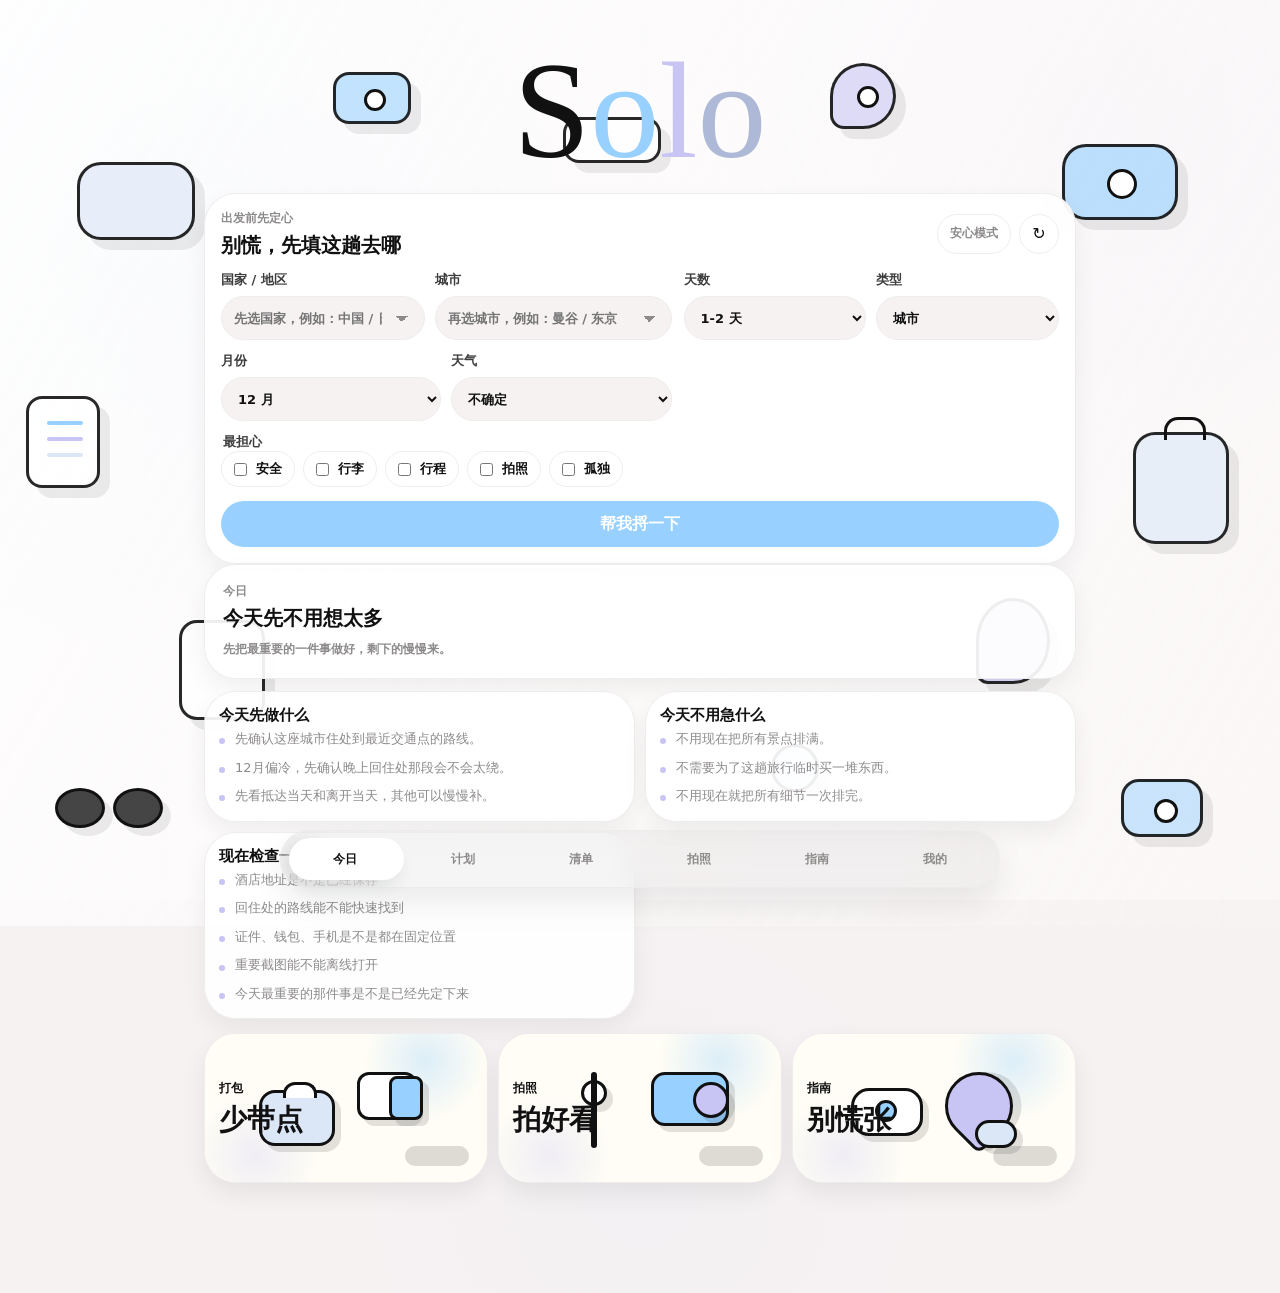
==== commit 524f42f6: "Add files via upload" ====
--- a/index.html
+++ b/index.html
@@ -5,7 +5,7 @@
     <meta name="viewport" content="width=device-width, initial-scale=1.0" />
     <meta name="theme-color" content="#f7f2f2" />
     <title>SoloMate</title>
-    <link rel="stylesheet" href="./styles.css?v=20260604" />
+    <link rel="stylesheet" href="./styles.css?v=20260608l" />
   </head>
   <body>
     <div class="ambient-bg" aria-hidden="true">
@@ -18,6 +18,9 @@
       <span class="float-suitcase"></span>
       <span class="float-sunglasses"></span>
       <span class="float-mini-camera"></span>
+      <span class="float-route-arrow"></span>
+      <span class="float-checklist"></span>
+      <span class="float-pocket-camera"></span>
     </div>
     <main class="app-shell">
       <div class="brand-mark" aria-label="SoloMate">
@@ -27,8 +30,8 @@
       <section class="trip-panel">
         <div class="section-head">
           <div>
-            <p>这趟去哪</p>
-            <h2 id="tripTitle">先填目的地</h2>
+            <p>出发前先定心</p>
+            <h2 id="tripTitle">别慌，先填这趟去哪</h2>
           </div>
           <div class="head-actions">
             <button id="comfortModeToggle" class="lock-btn" type="button">安心模式</button>
@@ -37,10 +40,18 @@
         </div>
 
         <form id="tripForm" class="trip-form">
-          <label for="destination">
-            去哪里
-            <input id="destination" type="text" placeholder="例如：京都 / 大理 / 巴黎" />
-          </label>
+          <div class="destination-split" id="destinationPicker">
+            <div class="destination-picker" id="countryPicker">
+              <label for="countryInput">国家 / 地区</label>
+              <input id="countryInput" type="text" placeholder="先选国家，例如：中国 / 日本" autocomplete="off" aria-expanded="false" />
+              <div id="countryDropdown" class="destination-dropdown" hidden></div>
+            </div>
+            <div class="destination-picker" id="cityPicker">
+              <label for="cityInput">城市</label>
+              <input id="cityInput" type="text" placeholder="再选城市，例如：曼谷 / 东京" autocomplete="off" aria-expanded="false" />
+              <div id="cityDropdown" class="destination-dropdown" hidden></div>
+            </div>
+          </div>
           <div class="form-row">
             <label for="days">
               天数
@@ -60,16 +71,35 @@
               </select>
             </label>
           </div>
+          <div class="form-row">
+            <label for="tripMonth">
+              月份
+              <select id="tripMonth"></select>
+            </label>
+            <label for="tripWeather">
+              天气
+              <select id="tripWeather">
+                <option value="hot">很热</option>
+                <option value="cold">偏冷</option>
+                <option value="rainy">多雨</option>
+                <option value="dry">干燥</option>
+                <option value="humid">潮湿</option>
+                <option value="windy">多风</option>
+                <option value="auto">不确定</option>
+              </select>
+            </label>
+          </div>
           <fieldset>
             <legend>最担心</legend>
             <div class="chips">
-              <label><input type="checkbox" value="安全" />安全</label>
-              <label><input type="checkbox" value="行李" />行李</label>
-              <label><input type="checkbox" value="拍照" />拍照</label>
-              <label><input type="checkbox" value="孤独" />孤独</label>
+              <label><input type="checkbox" value="safety" />安全</label>
+              <label><input type="checkbox" value="packing" />行李</label>
+              <label><input type="checkbox" value="itinerary" />行程</label>
+              <label><input type="checkbox" value="photo" />拍照</label>
+              <label><input type="checkbox" value="loneliness" />孤独</label>
             </div>
           </fieldset>
-          <button class="primary-btn" type="submit">生成我的旅行计划</button>
+          <button class="primary-btn" type="submit">帮我捋一下</button>
         </form>
       </section>
 
@@ -85,81 +115,57 @@
 
       <section id="today" class="tab-page active">
         <div class="today-card">
-          <p>今天先做</p>
-          <h2 id="todayHeadline">先定下一站</h2>
-          <p id="todayText">一个人出门不用一次准备完，先把最重要的几件事搞定。</p>
-        </div>
-        <div class="home-stats">
-          <button class="stat-card" data-jump="plan">
-            <span id="homePlanStat">0/7</span>
-            <strong>出发计划</strong>
-          </button>
-          <button class="stat-card" data-jump="packing">
-            <span id="homePackStat">0/0</span>
-            <strong>行李清单</strong>
-          </button>
-          <button class="stat-card" data-jump="safe">
-            <span id="homeContactStat">0</span>
-            <strong>紧急联系人</strong>
-          </button>
-        </div>
-        <div class="journey-path">
-          <button class="path-card" data-jump="packing">
-            <div class="mini-scene pack-scene" aria-hidden="true"><i></i><i></i><i></i></div>
+          <p>今日</p>
+          <h2 id="todayHeadline">今天先不用想太多</h2>
+          <p id="todayText">先把最重要的一件事做好，剩下的慢慢来。</p>
+        </div>
+        <div class="task-grid" id="taskGrid"></div>
+        <div class="journey-path home-feature-cards" aria-label="今日功能入口">
+          <button class="path-card" type="button" data-jump="packing">
             <span>打包</span>
             <strong>少带点</strong>
+            <div class="mini-scene pack-scene" aria-hidden="true"><i></i><i></i><i></i></div>
           </button>
-          <button class="path-card" data-jump="photo">
-            <div class="mini-scene photo-scene" aria-hidden="true"><i></i><i></i><i></i></div>
+          <button class="path-card" type="button" data-jump="photo">
             <span>拍照</span>
             <strong>拍好看</strong>
+            <div class="mini-scene photo-scene" aria-hidden="true"><i></i><i></i><i></i></div>
           </button>
-          <button class="path-card" data-jump="safe">
+          <button class="path-card" type="button" data-jump="safe">
+            <span>指南</span>
+            <strong>别慌张</strong>
             <div class="mini-scene safe-scene" aria-hidden="true"><i></i><i></i><i></i></div>
-            <span>安心</span>
-            <strong>别慌张</strong>
           </button>
         </div>
-        <div class="quiz-panel">
+      </section>
+
+      <section id="plan" class="tab-page">
+        <div class="section-head">
+          <div>
+            <p>计划</p>
+            <h2>不用排满，先让每天节奏更稳。</h2>
+          </div>
+          <span id="planCount">先生成</span>
+        </div>
+        <div class="plan-ai-panel">
+          <p>专属计划</p>
+          <h2>根据这趟旅行，先给你一个稳一点的安排</h2>
+          <span>会参考你的城市、天数、月份、天气和最担心的事来生成。</span>
+          <button id="generatePlanBtn" class="primary-btn" type="button">根据这个城市帮我安排</button>
+        </div>
+        <div class="tuning-panel">
           <div class="section-head compactless">
             <div>
-              <p>小测试</p>
-              <h2>看看你适合怎么玩</h2>
-            </div>
-          </div>
-          <div class="quiz-grid">
-            <label for="quizExperience">
-              出门经验
-              <select id="quizExperience">
-                <option value="first">第一次一个人玩</option>
-                <option value="some">自己玩过几次</option>
-                <option value="many">我很熟了</option>
-              </select>
-            </label>
-            <label for="quizGoal">
-              这次想
-              <select id="quizGoal">
-                <option value="calm">好好放空</option>
-                <option value="photo">拍点好看的</option>
-                <option value="explore">随便逛逛</option>
-                <option value="brave">练练胆量</option>
-              </select>
-            </label>
-          </div>
-          <button id="quizBtn" class="secondary-btn" type="button">生成玩法</button>
-          <div id="personaCard" class="persona-card"></div>
-        </div>
-        <div class="task-grid" id="taskGrid"></div>
-      </section>
-
-      <section id="plan" class="tab-page">
-        <div class="section-head">
-          <div>
-            <p>出发前</p>
-            <h2>每天一点点</h2>
-          </div>
-          <span id="planCount">0/0</span>
-        </div>
+              <p>自定义</p>
+              <h2>自定义你的旅行</h2>
+              <span>选一下你的旅行状态，计划会更贴近你。</span>
+            </div>
+          </div>
+          <div id="travelTuning" class="tuning-grid"></div>
+          <button id="regeneratePlanBtn" class="secondary-btn inline-action" type="button">重新生成我的计划</button>
+        </div>
+        <button id="cityInsightCheck" class="secondary-btn inline-action soft-action" type="button">根据这座城市补充提醒</button>
+        <div id="cityInsightTips" class="resource-grid compact-output"></div>
         <div id="planList" class="timeline"></div>
       </section>
 
@@ -170,49 +176,19 @@
           </div>
           <div class="visual-copy">
             <p>清单</p>
-            <h2>按目的地打包</h2>
-            <span>基础必带会保留，其他按国家、月份、天气和玩法补上。</span>
-          </div>
-        </div>
-        <div class="packing-context">
-          <label for="packCountry">
-            国家 / 城市
-            <select id="packCountry"></select>
-          </label>
-          <div class="form-row">
-            <label for="packMonth">
-              月份
-              <select id="packMonth"></select>
-            </label>
-            <label for="packWeather">
-              天气
-              <select id="packWeather">
-                <option value="auto">按季节估算</option>
-                <option value="hot">很热</option>
-                <option value="cold">偏冷</option>
-                <option value="rainy">多雨</option>
-                <option value="dry">干燥</option>
-              </select>
-            </label>
-          </div>
-          <label for="packReason">
-            这次主要为了
-              <select id="packReason">
-              <option value="city">城市散步</option>
-              <option value="photo">拍照记录</option>
-              <option value="shopping">购物逛街</option>
-              <option value="nature">户外自然</option>
-              <option value="work">远程办公</option>
-            </select>
-          </label>
-        </div>
-        <div class="section-head">
-          <div>
-            <p>行李清单</p>
-            <h2 id="packingHeadline">逐项确认</h2>
-          </div>
-          <span id="packingCount">0/0</span>
-        </div>
+            <h2>按场景检查</h2>
+            <span>不是越多越安心。先看哪一步最容易漏，再决定要不要带。</span>
+          </div>
+        </div>
+        <div class="section-head">
+          <div>
+            <p>场景清单</p>
+            <h2 id="packingHeadline">别多带，也别漏关键</h2>
+          </div>
+          <span id="packingCount">先生成</span>
+        </div>
+        <button id="extraPackCheck" class="secondary-btn inline-action" type="button">帮我再检查一下</button>
+        <div id="extraPackTips" class="resource-grid compact-output"></div>
         <div id="packingList" class="check-list"></div>
       </section>
 
@@ -222,101 +198,77 @@
             <i></i><i></i><i></i><i></i>
           </div>
           <div class="visual-copy">
-            <p>Photo</p>
+            <p>拍照</p>
             <h2>一个人也好拍</h2>
-            <span>抽姿势，再去外部平台找参考。</span>
+            <span>不用拍大片，随心记录就好。</span>
           </div>
         </div>
         <div class="pose-draw">
           <div>
             <p>姿势抽卡</p>
-            <h2>来个姿势</h2>
+            <h2>选一个不尴尬的动作</h2>
           </div>
           <div id="poseCard" class="pose-card"></div>
           <button id="drawPose" class="primary-btn" type="button">抽一个姿势</button>
         </div>
+        <div class="photo-theme-draw">
+          <div>
+            <p>灵感</p>
+            <h2>今天拍什么</h2>
+          </div>
+          <div id="photoThemeCard" class="photo-theme-card"></div>
+          <button id="drawPhotoTheme" class="primary-btn" type="button">抽一个主题</button>
+        </div>
         <div class="section-head compact">
           <div>
-            <p>灵感参考</p>
-            <h2>找点灵感</h2>
-          </div>
-        </div>
-        <div id="inspirationCards" class="resource-grid"></div>
-
-        <div class="section-head compact">
-          <div>
-            <p>拍摄工具</p>
-            <h2>找小工具</h2>
-          </div>
-        </div>
-        <div id="shoppingCards" class="resource-grid"></div>
+            <p>小物</p>
+            <h2>需要的话，去这里搜</h2>
+          </div>
+        </div>
+        <div class="external-links shopping-links" aria-label="旅行拍照小物快捷搜索">
+          <a href="https://s.taobao.com/search?q=%E6%97%85%E8%A1%8C%20%E6%94%B6%E7%BA%B3%20%E6%8B%8D%E7%85%A7%20%E5%B0%8F%E7%89%A9" target="_blank" rel="noopener">淘宝</a>
+          <a href="https://shopee.tw/search?keyword=%E6%97%85%E8%A1%8C%20%E6%94%B6%E7%BA%B3%20%E6%8B%8D%E7%85%A7%20%E5%B0%8F%E7%89%A9" target="_blank" rel="noopener">Shopee / 虾皮</a>
+          <a href="https://www.amazon.com/s?k=travel+organizer+tripod+travel+essentials" target="_blank" rel="noopener">Amazon</a>
+        </div>
       </section>
 
       <section id="safe" class="tab-page">
         <div class="guide-hero">
           <p>指南</p>
-          <h2>少分类，多干货</h2>
-          <span>先看旅行建议，需要时再用下面的应急工具。</span>
+          <h2>遇到状况先别慌</h2>
+          <span>先选你现在遇到的情况，再看下一步怎么做。</span>
         </div>
         <div id="safeGuideCards" class="card-list"></div>
-
-        <div class="page-visual icon-visual safe-visual">
-          <div class="visual-scene safe-icon-scene" aria-hidden="true">
-            <i></i><i></i><i></i><i></i>
-          </div>
-          <div class="visual-copy">
-            <p>应急</p>
-            <h2>先看下一步</h2>
-            <span>选场景，再联系你信任的人。</span>
-          </div>
-        </div>
-        <div class="emergency-actions">
-          <button data-emergency="unsafe">我感觉不安全</button>
-          <button data-emergency="lost">我迷路了</button>
-          <button data-emergency="battery">手机快没电</button>
-          <button data-emergency="home">我想回住处</button>
-        </div>
-        <div id="emergencyResult" class="emergency-result"></div>
-        <div class="emergency-panel">
-          <div class="section-head">
-            <div>
-              <p>紧急联系人</p>
-              <h2>一键拨打</h2>
-            </div>
-          </div>
-          <form id="contactForm" class="contact-form">
-            <input id="contactName" type="text" placeholder="联系人姓名" />
-            <input id="contactPhone" type="tel" placeholder="电话号码，例如 +852 9123 4567" />
-            <button class="primary-btn" type="submit">保存联系人</button>
-          </form>
-          <div id="contactList" class="contact-list"></div>
-        </div>
-        <div id="safeCards" class="card-list urgent"></div>
       </section>
 
       <section id="mine" class="tab-page">
         <div class="section-head">
           <div>
             <p>我的</p>
-            <h2>心情记录</h2>
-          </div>
-        </div>
-
-        <div class="journal-box mood-box">
-          <h2>今天心情</h2>
-          <textarea id="journalInput" rows="4" placeholder="会保存到当前选中的日历日期。写下今天的小事、喜欢的瞬间，或者一句想对自己说的话。"></textarea>
-          <button id="saveJournal" class="secondary-btn">保存心情</button>
-        </div>
-
+            <h2>轻轻记一下就好。</h2>
+          </div>
+        </div>
         <div class="calendar-panel">
           <div class="section-head compactless">
             <div>
-              <p>旅行日历</p>
+              <p>打卡日历</p>
               <h2 id="calendarTitle">本月记录</h2>
             </div>
           </div>
           <div id="calendarGrid" class="calendar-grid"></div>
           <div id="calendarDetail" class="calendar-detail"></div>
+        </div>
+        <div class="journal-box mood-record">
+          <h2>记录心情</h2>
+          <p>选一个表情，再写一句话就够了。</p>
+          <div id="moodOptions" class="mood-options">
+            <button type="button" data-mood="🙂" class="active">🙂</button>
+            <button type="button" data-mood="😌">😌</button>
+            <button type="button" data-mood="🥹">🥹</button>
+            <button type="button" data-mood="✨">✨</button>
+          </div>
+          <textarea id="journalInput" placeholder="比如：今天比想象中稳一点。"></textarea>
+          <button id="saveJournal" class="secondary-btn" type="button">保存到今天</button>
         </div>
       </section>
     </main>
@@ -326,15 +278,15 @@
       <div class="modal-backdrop" data-close-summary></div>
       <article class="summary-card" role="dialog" aria-modal="true" aria-labelledby="summaryTitle">
         <button class="summary-close" data-close-summary aria-label="关闭计划总结">×</button>
-        <p>旅行计划已生成</p>
-        <h2 id="summaryTitle">你的 Solo Trip 准备总结</h2>
+        <p>先别急着排满</p>
+        <h2 id="summaryTitle">先把容易慌的事安排好</h2>
         <div id="summaryContent" class="summary-content"></div>
         <div class="summary-actions">
-          <button class="secondary-btn" data-summary-jump="plan">查看 7 天计划</button>
-          <button class="primary-btn" data-summary-jump="packing">查看行李清单</button>
+          <button class="secondary-btn" data-summary-jump="plan">查看轻量计划</button>
+          <button class="primary-btn" data-summary-jump="packing">查看场景清单</button>
         </div>
       </article>
     </div>
-    <script src="./app.js?v=20260604"></script>
+    <script src="./app.js?v=20260608l"></script>
   </body>
 </html>
--- a/styles.css
+++ b/styles.css
@@ -5,12 +5,12 @@
   --muted: #8d8a8a;
   --line: #eeecec;
   --blue: #98d0ff;
-  --green: #78d7bd;
+  --lavender: #c8c4f4;
   --coral: #98d0ff;
-  --gold: #d8b56a;
+  --mist: #dbe7f7;
   --surface: #ffffff;
   --rose: #f7f2f2;
-  --deep-rose: #111111;
+  --deep-rose: #2c3140;
   --shadow: 0 18px 40px rgba(0, 0, 0, 0.08);
 }
 
@@ -107,8 +107,8 @@
   overflow-x: hidden;
   background:
     radial-gradient(circle at 14% 18%, rgba(152, 208, 255, 0.28), transparent 28%),
-    radial-gradient(circle at 86% 10%, rgba(120, 215, 189, 0.22), transparent 24%),
-    radial-gradient(circle at 50% 92%, rgba(216, 181, 106, 0.16), transparent 26%),
+    radial-gradient(circle at 86% 10%, rgba(200, 196, 244, 0.22), transparent 24%),
+    radial-gradient(circle at 50% 92%, rgba(219, 231, 247, 0.16), transparent 26%),
     #f7f2f2;
   color: var(--ink);
   font-family: Inter, ui-sans-serif, system-ui, -apple-system, BlinkMacSystemFont, "Segoe UI", sans-serif;
@@ -171,11 +171,11 @@
 }
 
 .brand-mark span:nth-child(3) {
-  color: #78d7bd;
+  color: #c8c4f4;
 }
 
 .brand-mark span:nth-child(4) {
-  color: #d8a64f;
+  color: #aeb9d8;
 }
 
 .ambient-bg {
@@ -201,7 +201,7 @@
   width: 118px;
   height: 78px;
   border-radius: 24px;
-  background: rgba(216, 181, 106, 0.64) !important;
+  background: rgba(219, 231, 247, 0.64) !important;
   --move-x: 24px;
   --move-y: -30px;
   --rotate: -7deg;
@@ -251,7 +251,7 @@
   width: 74px;
   height: 86px;
   border-radius: 50% 50% 50% 12px;
-  background: rgba(120, 215, 189, 0.66) !important;
+  background: rgba(200, 196, 244, 0.66) !important;
   --move-x: -18px;
   --move-y: -18px;
   --rotate: -45deg;
@@ -277,7 +277,7 @@
   width: 48px;
   height: 48px;
   border-radius: 50%;
-  background: rgba(216, 181, 106, 0.72) !important;
+  background: rgba(219, 231, 247, 0.72) !important;
   --move-x: -20px;
   --move-y: -26px;
   --rotate: -4deg;
@@ -290,7 +290,7 @@
   width: 96px;
   height: 112px;
   border-radius: 22px;
-  background: rgba(216, 181, 106, 0.58) !important;
+  background: rgba(219, 231, 247, 0.58) !important;
   --move-x: -18px;
   --move-y: -22px;
   --rotate: 8deg;
@@ -364,6 +364,81 @@
   top: 14px;
   width: 16px;
   height: 16px;
+  border: 3px solid #111111;
+  border-radius: 50%;
+  background: #ffffff;
+}
+
+.float-route-arrow {
+  right: 30%;
+  top: 7%;
+  width: 66px;
+  height: 66px;
+  border-radius: 50% 50% 50% 14px;
+  background: rgba(200, 196, 244, 0.58) !important;
+  --move-x: 18px;
+  --move-y: 24px;
+  --rotate: -36deg;
+  animation-delay: -3.6s !important;
+}
+
+.float-route-arrow::after {
+  content: "";
+  position: absolute;
+  left: 24px;
+  top: 20px;
+  width: 16px;
+  height: 16px;
+  border: 3px solid #111111;
+  border-radius: 50%;
+  background: #ffffff;
+}
+
+.float-checklist {
+  left: 2%;
+  top: 44%;
+  width: 74px;
+  height: 92px;
+  border-radius: 16px;
+  background: rgba(255, 255, 255, 0.72) !important;
+  --move-x: 20px;
+  --move-y: -20px;
+  --rotate: -5deg;
+  animation-delay: -4.8s !important;
+}
+
+.float-checklist::before {
+  content: "";
+  position: absolute;
+  left: 18px;
+  right: 14px;
+  top: 22px;
+  height: 4px;
+  border-radius: 999px;
+  background: #98d0ff;
+  box-shadow: 0 16px 0 #c8c4f4, 0 32px 0 #dbe7f7;
+}
+
+.float-pocket-camera {
+  right: 6%;
+  bottom: 7%;
+  width: 82px;
+  height: 58px;
+  border-radius: 18px;
+  background: rgba(152, 208, 255, 0.5) !important;
+  --move-x: -18px;
+  --move-y: -24px;
+  --rotate: 6deg;
+  animation-delay: -5.7s !important;
+}
+
+.float-pocket-camera::before {
+  content: "";
+  position: absolute;
+  left: 30px;
+  top: 17px;
+  width: 18px;
+  height: 18px;
   border: 3px solid #111111;
   border-radius: 50%;
   background: #ffffff;
@@ -490,6 +565,153 @@
   min-height: 44px;
 }
 
+.destination-picker {
+  position: relative;
+  display: grid;
+  gap: 7px;
+  color: #3d3d3d;
+  font-size: 13px;
+  font-weight: 700;
+}
+
+.destination-split {
+  display: grid;
+  gap: 10px;
+}
+
+.destination-picker input {
+  padding-right: 42px;
+  background-image: linear-gradient(45deg, transparent 50%, var(--muted) 50%), linear-gradient(135deg, var(--muted) 50%, transparent 50%);
+  background-position: calc(100% - 22px) 19px, calc(100% - 16px) 19px;
+  background-size: 6px 6px, 6px 6px;
+  background-repeat: no-repeat;
+}
+
+.destination-dropdown {
+  position: absolute;
+  top: calc(100% + 8px);
+  left: 0;
+  right: 0;
+  z-index: 30;
+  max-height: 292px;
+  overflow-y: auto;
+  border: 1px solid rgba(238, 236, 236, 0.96);
+  border-radius: 24px;
+  background: rgba(255, 255, 255, 0.98);
+  box-shadow: 0 16px 34px rgba(44, 49, 64, 0.12);
+  padding: 10px;
+  backdrop-filter: blur(18px);
+}
+
+.destination-dropdown[hidden] {
+  display: none;
+}
+
+.destination-results {
+  display: grid;
+  grid-template-columns: repeat(2, minmax(0, 1fr));
+  gap: 8px;
+}
+
+.destination-result,
+.destination-custom {
+  min-height: 42px;
+  border: 1px solid var(--line);
+  border-radius: 18px;
+  background: rgba(247, 242, 242, 0.72);
+  color: var(--ink);
+  padding: 8px 10px;
+  text-align: left;
+  cursor: pointer;
+}
+
+.destination-result:hover,
+.destination-custom:hover {
+  border-color: var(--blue);
+  background: #ffffff;
+}
+
+.destination-result span {
+  display: block;
+  font-size: 13px;
+  font-weight: 850;
+}
+
+.destination-result em {
+  display: block;
+  margin-top: 2px;
+  color: var(--muted);
+  font-size: 11px;
+  font-style: normal;
+  font-weight: 750;
+}
+
+.destination-custom,
+.destination-empty {
+  width: 100%;
+  margin-top: 8px;
+  color: var(--muted);
+  font-size: 12px;
+  font-weight: 750;
+}
+
+.plan-ai-panel,
+.tuning-panel {
+  display: grid;
+  gap: 12px;
+  margin-bottom: 12px;
+  border: 1px solid rgba(238, 236, 236, 0.95);
+  border-radius: 32px;
+  background: rgba(255, 255, 255, 0.92);
+  padding: 16px;
+  box-shadow: 0 10px 24px rgba(0, 0, 0, 0.06);
+  backdrop-filter: blur(18px);
+}
+
+.plan-ai-panel p,
+.tuning-panel p {
+  margin: 0;
+  color: var(--muted);
+  font-size: 12px;
+  font-weight: 850;
+}
+
+.plan-ai-panel h2,
+.tuning-panel h2 {
+  margin: 0;
+  font-size: 20px;
+  line-height: 1.2;
+}
+
+.plan-ai-panel span,
+.tuning-panel .section-head span {
+  color: var(--muted);
+  font-size: 13px;
+  line-height: 1.55;
+}
+
+.tuning-grid {
+  display: grid;
+  gap: 12px;
+}
+
+.tuning-group legend {
+  margin-bottom: 7px;
+}
+
+.compact-chips {
+  flex-wrap: wrap;
+  overflow: visible;
+}
+
+.soft-action {
+  background: var(--deep-rose);
+}
+
+.plan-empty-state {
+  grid-column: 1 / -1;
+}
+
 textarea {
   min-height: 112px;
   padding: 12px;
@@ -559,6 +781,11 @@
   padding: 0 16px;
 }
 
+.inline-action {
+  width: 100%;
+  margin: 0 0 12px;
+}
+
 .tabs {
   position: fixed;
   left: 50%;
@@ -729,12 +956,32 @@
   line-height: 1.18;
 }
 
+.path-card small {
+  position: relative;
+  z-index: 1;
+  display: block;
+  max-width: 168px;
+  margin-top: 8px;
+  color: var(--muted);
+  font-size: 12px;
+  font-weight: 750;
+  line-height: 1.45;
+}
+
+.home-feature-cards {
+  margin-top: 14px;
+}
+
+.home-feature-cards .path-card {
+  min-height: 150px;
+}
+
 .mini-scene {
   position: absolute;
   inset: 0;
   background:
     radial-gradient(circle at 78% 18%, rgba(152, 208, 255, 0.34), transparent 24%),
-    radial-gradient(circle at 18% 82%, rgba(120, 215, 189, 0.28), transparent 24%),
+    radial-gradient(circle at 18% 82%, rgba(200, 196, 244, 0.28), transparent 24%),
     #fffdf5;
 }
 
@@ -776,7 +1023,7 @@
   width: 76px;
   height: 56px;
   border-radius: 16px;
-  background: #d8b56a;
+  background: #dbe7f7;
   animation: softFloat 5.2s ease-in-out infinite;
 }
 
@@ -833,7 +1080,7 @@
   width: 36px;
   height: 36px;
   border-radius: 50%;
-  background: #78d7bd;
+  background: #c8c4f4;
   animation: softFloat 4.6s -1.4s ease-in-out infinite;
 }
 
@@ -841,7 +1088,7 @@
   width: 62px;
   height: 62px;
   border-radius: 50% 50% 50% 8px;
-  background: #78d7bd;
+  background: #c8c4f4;
   transform: rotate(-45deg);
 }
 
@@ -871,7 +1118,7 @@
   width: 42px;
   height: 28px;
   border-radius: 999px;
-  background: #d8b56a;
+  background: #dbe7f7;
   animation: softFloat 4.2s -1.2s ease-in-out infinite;
 }
 
@@ -917,7 +1164,7 @@
   border: 1px solid rgba(238, 236, 236, 0.95);
   background:
     radial-gradient(circle at 78% 20%, rgba(152, 208, 255, 0.22), transparent 28%),
-    radial-gradient(circle at 18% 86%, rgba(120, 215, 189, 0.18), transparent 30%),
+    radial-gradient(circle at 18% 86%, rgba(200, 196, 244, 0.18), transparent 30%),
     #fffdf8;
   box-shadow: 0 18px 36px rgba(0, 0, 0, 0.07);
 }
@@ -978,7 +1225,7 @@
   width: 92px;
   height: 68px;
   border-radius: 22px;
-  background: #d8b56a;
+  background: #dbe7f7;
 }
 
 .packing-icon-scene::after {
@@ -1007,7 +1254,7 @@
   width: 58px;
   height: 36px;
   border-radius: 999px;
-  background: #78d7bd;
+  background: #c8c4f4;
   animation-delay: -1.8s;
 }
 
@@ -1093,7 +1340,7 @@
   width: 34px;
   height: 34px;
   border-radius: 50%;
-  background: #78d7bd;
+  background: #c8c4f4;
   box-shadow: none;
   animation-delay: -2.1s;
 }
@@ -1104,7 +1351,7 @@
   width: 58px;
   height: 36px;
   border-radius: 999px;
-  background: #d8b56a;
+  background: #dbe7f7;
   animation-delay: -2.9s;
 }
 
@@ -1133,7 +1380,7 @@
   width: 64px;
   height: 76px;
   border-radius: 54% 46% 48% 52%;
-  background: #78d7bd;
+  background: #c8c4f4;
   animation-delay: -0.7s;
 }
 
@@ -1143,7 +1390,7 @@
   width: 72px;
   height: 34px;
   border-radius: 999px;
-  background: #d8b56a;
+  background: #dbe7f7;
   animation-delay: -1.4s;
 }
 
@@ -1173,6 +1420,7 @@
 .emergency-panel,
 .quiz-panel,
 .pose-draw,
+.photo-theme-draw,
 .share-card,
 .emergency-result {
   margin-top: 12px;
@@ -1191,13 +1439,15 @@
 
 .quiz-panel .secondary-btn,
 .pose-draw .primary-btn,
+.photo-theme-draw .primary-btn,
 .share-card .secondary-btn {
   width: 100%;
   margin-top: 10px;
 }
 
 .persona-card,
-.pose-card {
+.pose-card,
+.photo-theme-card {
   display: none;
   margin-top: 10px;
   border: 1px solid var(--line);
@@ -1207,13 +1457,15 @@
 }
 
 .persona-card.show,
-.pose-card.show {
+.pose-card.show,
+.photo-theme-card.show {
   display: block;
   animation: popIn 0.28s cubic-bezier(0.2, 0.8, 0.2, 1) both;
 }
 
 .persona-card strong,
 .pose-card strong,
+.photo-theme-card strong,
 .share-card h2 {
   display: block;
   margin: 0 0 6px;
@@ -1223,11 +1475,36 @@
 
 .persona-card span,
 .pose-card span,
+.photo-theme-card span,
 .share-card span {
   display: block;
   color: var(--muted);
   font-size: 13px;
   line-height: 1.58;
+}
+
+.photo-theme-card {
+  min-height: 104px;
+  align-content: center;
+  background:
+    radial-gradient(circle at 82% 18%, rgba(152, 208, 255, 0.24), transparent 26%),
+    radial-gradient(circle at 16% 86%, rgba(200, 196, 244, 0.2), transparent 28%),
+    rgba(247, 242, 242, 0.86);
+}
+
+.photo-theme-card span {
+  width: fit-content;
+  border-radius: 999px;
+  background: rgba(152, 208, 255, 0.28);
+  color: var(--ink);
+  padding: 5px 9px;
+  font-size: 12px;
+  font-weight: 850;
+}
+
+.photo-theme-card strong {
+  margin-top: 12px;
+  font-size: 26px;
 }
 
 .persona-list {
@@ -1258,7 +1535,7 @@
   width: 8px;
   height: 8px;
   border-radius: 50%;
-  background: var(--green);
+  background: var(--lavender);
 }
 
 .persona-tags,
@@ -1360,6 +1637,42 @@
   gap: 10px;
 }
 
+.focus-task-card {
+  display: block;
+}
+
+.focus-task-card strong {
+  margin-bottom: 10px;
+  font-size: 16px;
+}
+
+.focus-task-card ul {
+  display: grid;
+  gap: 8px;
+  margin: 0;
+  padding: 0;
+  list-style: none;
+}
+
+.focus-task-card li {
+  position: relative;
+  padding-left: 16px;
+  color: var(--muted);
+  font-size: 13px;
+  line-height: 1.58;
+}
+
+.focus-task-card li::before {
+  content: "";
+  position: absolute;
+  left: 0;
+  top: 0.72em;
+  width: 6px;
+  height: 6px;
+  border-radius: 50%;
+  background: var(--lavender);
+}
+
 .task-card input {
   width: 20px;
   height: 20px;
@@ -1405,10 +1718,28 @@
   gap: 10px;
 }
 
+.compact-output {
+  display: none;
+  margin: -2px 0 12px;
+}
+
+.compact-output.show {
+  display: grid;
+}
+
+.extra-tip-card strong {
+  color: var(--ink);
+}
+
 .external-links {
   display: grid;
   grid-template-columns: repeat(2, minmax(0, 1fr));
   gap: 8px;
+}
+
+.shopping-links {
+  grid-template-columns: repeat(3, minmax(0, 1fr));
+  margin-top: 12px;
 }
 
 .external-links a {
@@ -1451,6 +1782,19 @@
   font-weight: 850;
 }
 
+.plan-card > span:nth-child(2) > span {
+  display: block;
+  margin-top: 4px;
+}
+
+.plan-card > span:nth-child(2) > strong + span {
+  margin-top: 6px;
+}
+
+.plan-card > span:nth-child(2) > span + strong {
+  margin-top: 12px;
+}
+
 .plan-card input {
   width: 20px;
   min-height: 20px;
@@ -1575,15 +1919,15 @@
   display: inline-flex;
   margin-bottom: 8px;
   border-radius: 999px;
-  background: rgba(120, 215, 189, 0.26);
-  color: #1b5e50;
+  background: rgba(200, 196, 244, 0.26);
+  color: #4f5275;
   padding: 5px 9px;
   font-size: 12px;
   font-weight: 800;
 }
 
 .urgent .advice-card {
-  border-color: rgba(120, 215, 189, 0.52);
+  border-color: rgba(200, 196, 244, 0.52);
 }
 
 .emergency-actions {
@@ -1606,7 +1950,7 @@
 }
 
 .emergency-actions button.active {
-  border-color: var(--green);
+  border-color: var(--lavender);
   background: #ffffff;
   color: var(--deep-rose);
 }
@@ -1689,7 +2033,7 @@
 
 .call-link {
   min-width: 58px;
-  border: 1px solid var(--green);
+  border: 1px solid var(--lavender);
   background: #ffffff;
   color: var(--deep-rose);
 }
@@ -1705,6 +2049,40 @@
 .journal-box h2 {
   margin: 0 0 12px;
   font-size: 18px;
+}
+
+.mood-record,
+.photo-record {
+  margin-top: 12px;
+}
+
+.mood-record p,
+.photo-record p {
+  margin: -6px 0 12px;
+  color: var(--muted);
+  font-size: 13px;
+  line-height: 1.55;
+}
+
+.mood-options {
+  display: grid;
+  grid-template-columns: repeat(4, minmax(0, 1fr));
+  gap: 8px;
+  margin-bottom: 10px;
+}
+
+.mood-options button {
+  min-height: 44px;
+  border: 1px solid var(--line);
+  border-radius: 32px;
+  background: #ffffff;
+  cursor: pointer;
+  font-size: 20px;
+}
+
+.mood-options button.active {
+  border-color: #111111;
+  background: rgba(152, 208, 255, 0.18);
 }
 
 .journal-box .secondary-btn {
@@ -1760,7 +2138,7 @@
   width: 8px;
   height: 8px;
   border-radius: 50%;
-  background: var(--green);
+  background: var(--lavender);
 }
 
 .calendar-day.has-mood::before {
@@ -1808,7 +2186,7 @@
   border-radius: 24px;
   background:
     radial-gradient(circle at 70% 24%, rgba(152, 208, 255, 0.22), transparent 22%),
-    radial-gradient(circle at 24% 82%, rgba(120, 215, 189, 0.2), transparent 24%),
+    radial-gradient(circle at 24% 82%, rgba(200, 196, 244, 0.2), transparent 24%),
     #ffffff;
   color: var(--muted);
   font-size: 13px;
@@ -1837,6 +2215,10 @@
 
 .calendar-mood.empty strong {
   color: var(--muted);
+}
+
+.calendar-photo-wrap {
+  position: relative;
 }
 
 .calendar-photo-preview {
@@ -1845,6 +2227,35 @@
   object-fit: cover;
   border: 1px solid var(--line);
   border-radius: 24px;
+}
+
+.delete-calendar-photo {
+  position: absolute;
+  top: 10px;
+  right: 10px;
+  z-index: 2;
+  display: inline-grid;
+  width: 34px;
+  height: 34px;
+  place-items: center;
+  border: 1px solid rgba(238, 236, 236, 0.95);
+  border-radius: 50%;
+  background: rgba(255, 255, 255, 0.86);
+  color: var(--ink);
+  font-size: 20px;
+  font-weight: 850;
+  line-height: 1;
+  cursor: pointer;
+  box-shadow: 0 8px 18px rgba(0, 0, 0, 0.08);
+  backdrop-filter: blur(10px);
+  -webkit-tap-highlight-color: transparent;
+  transition: background 0.2s ease, box-shadow 0.2s ease, transform 0.2s ease;
+}
+
+.delete-calendar-photo:hover {
+  background: #ffffff;
+  box-shadow: 0 10px 22px rgba(0, 0, 0, 0.14);
+  transform: translateY(-1px);
 }
 
 .compact {
@@ -1986,7 +2397,7 @@
 body.comfort-mode .emergency-panel,
 body.comfort-mode .emergency-actions button,
 body.comfort-mode .emergency-result {
-  outline: 2px solid rgba(120, 215, 189, 0.35);
+  outline: 2px solid rgba(200, 196, 244, 0.35);
 }
 
 .summary-card > p {
@@ -2005,13 +2416,13 @@
 
 .summary-safe {
   background:
-    radial-gradient(circle at 88% 8%, rgba(120, 215, 189, 0.24), transparent 26%),
+    radial-gradient(circle at 88% 8%, rgba(200, 196, 244, 0.24), transparent 26%),
     rgba(255, 255, 255, 0.9);
 }
 
 .summary-pack {
   background:
-    radial-gradient(circle at 88% 8%, rgba(216, 181, 106, 0.24), transparent 26%),
+    radial-gradient(circle at 88% 8%, rgba(219, 231, 247, 0.24), transparent 26%),
     rgba(255, 255, 255, 0.9);
 }
 
@@ -2024,6 +2435,12 @@
 .summary-calm {
   background:
     radial-gradient(circle at 88% 8%, rgba(207, 197, 240, 0.28), transparent 26%),
+    rgba(255, 255, 255, 0.9);
+}
+
+.summary-route {
+  background:
+    radial-gradient(circle at 88% 8%, rgba(219, 231, 247, 0.22), transparent 26%),
     rgba(255, 255, 255, 0.9);
 }
 
@@ -2162,6 +2579,10 @@
     min-height: 40px;
     border-radius: 15px;
   }
+
+  .shopping-links {
+    grid-template-columns: 1fr;
+  }
 }
 
 @media (min-width: 760px) {
@@ -2177,6 +2598,10 @@
   .trip-form {
     grid-template-columns: 1.2fr 1fr;
     align-items: end;
+  }
+
+  .destination-split {
+    grid-template-columns: 0.86fr 1fr;
   }
 
   .trip-form fieldset,
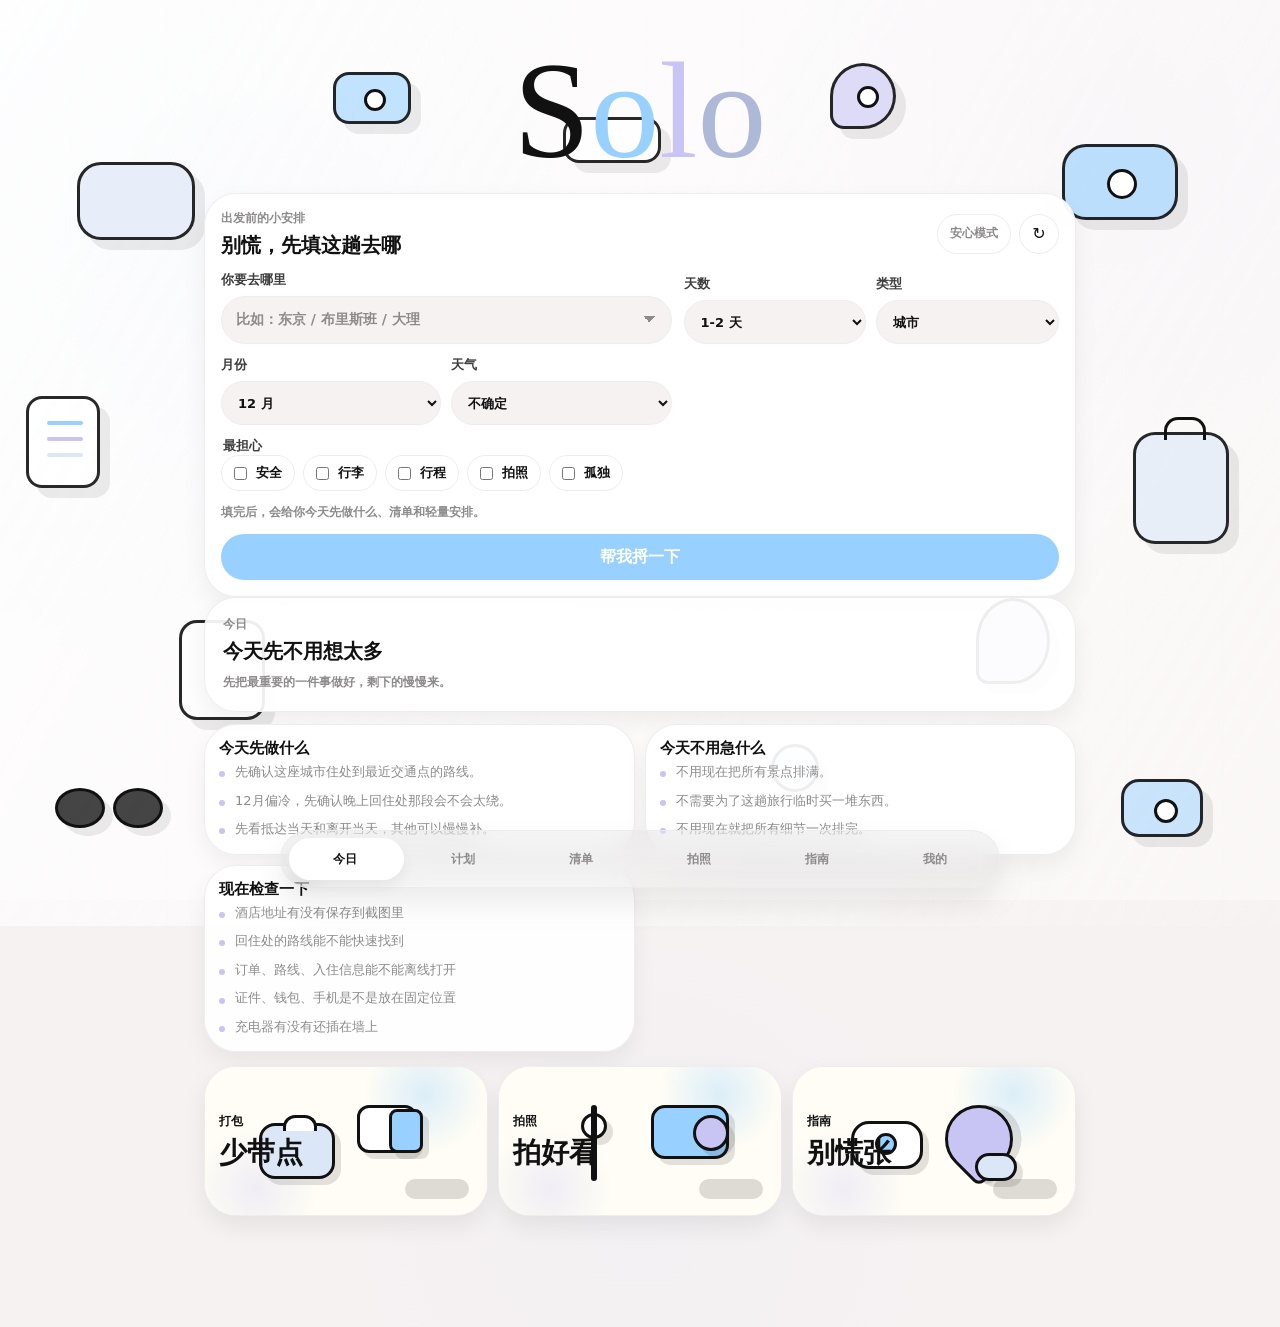
==== commit c93910cb: "Add files via upload" ====
--- a/index.html
+++ b/index.html
@@ -30,7 +30,7 @@
       <section class="trip-panel">
         <div class="section-head">
           <div>
-            <p>出发前先定心</p>
+            <p>出发前的小安排</p>
             <h2 id="tripTitle">别慌，先填这趟去哪</h2>
           </div>
           <div class="head-actions">
@@ -41,15 +41,43 @@
 
         <form id="tripForm" class="trip-form">
           <div class="destination-split" id="destinationPicker">
-            <div class="destination-picker" id="countryPicker">
-              <label for="countryInput">国家 / 地区</label>
-              <input id="countryInput" type="text" placeholder="先选国家，例如：中国 / 日本" autocomplete="off" aria-expanded="false" />
-              <div id="countryDropdown" class="destination-dropdown" hidden></div>
-            </div>
-            <div class="destination-picker" id="cityPicker">
-              <label for="cityInput">城市</label>
-              <input id="cityInput" type="text" placeholder="再选城市，例如：曼谷 / 东京" autocomplete="off" aria-expanded="false" />
-              <div id="cityDropdown" class="destination-dropdown" hidden></div>
+            <div class="destination-picker destination-field">
+              <label for="destinationDisplay">你要去哪里</label>
+              <button id="destinationDisplay" class="destination-display" type="button" aria-haspopup="dialog" aria-expanded="false">
+                <span id="destinationDisplayText">比如：东京 / 布里斯班 / 大理</span>
+              </button>
+              <input id="countryInput" type="hidden" autocomplete="off" />
+              <input id="cityInput" type="hidden" autocomplete="off" />
+            </div>
+            <div id="destinationPanel" class="destination-panel" hidden>
+              <div class="destination-panel-card" role="dialog" aria-modal="true" aria-label="选择目的地">
+                <div class="destination-panel-head">
+                  <div>
+                    <p>目的地</p>
+                    <h2>你要去哪里</h2>
+                  </div>
+                  <button id="closeDestinationPanel" class="destination-close" type="button" aria-label="关闭">×</button>
+                </div>
+                <input id="destinationSearch" class="destination-search" type="search" placeholder="搜索国家、城市或目的地" autocomplete="off" />
+                <div class="destination-tabs" role="tablist" aria-label="目的地分类">
+                  <button type="button" class="active" data-destination-tab="mainland_china">中国大陆</button>
+                  <button type="button" data-destination-tab="hk_macau_taiwan">港澳台</button>
+                  <button type="button" data-destination-tab="international">国际</button>
+                </div>
+                <div class="destination-panel-body">
+                  <div class="destination-scroll">
+                    <section class="destination-section">
+                      <div class="destination-section-title">热门目的地</div>
+                      <div id="popularDestinations" class="popular-destinations"></div>
+                    </section>
+                    <section class="destination-section">
+                      <div class="destination-section-title">城市列表</div>
+                      <div id="destinationCityList" class="destination-city-list"></div>
+                    </section>
+                  </div>
+                  <div id="destinationAlphabet" class="destination-alphabet" aria-label="字母索引"></div>
+                </div>
+              </div>
             </div>
           </div>
           <div class="form-row">
@@ -99,6 +127,7 @@
               <label><input type="checkbox" value="loneliness" />孤独</label>
             </div>
           </fieldset>
+          <p class="form-note">填完后，会给你今天先做什么、清单和轻量安排。</p>
           <button class="primary-btn" type="submit">帮我捋一下</button>
         </form>
       </section>
@@ -148,21 +177,21 @@
           <span id="planCount">先生成</span>
         </div>
         <div class="plan-ai-panel">
-          <p>专属计划</p>
-          <h2>根据这趟旅行，先给你一个稳一点的安排</h2>
-          <span>会参考你的城市、天数、月份、天气和最担心的事来生成。</span>
-          <button id="generatePlanBtn" class="primary-btn" type="button">根据这个城市帮我安排</button>
+          <p>专属安排</p>
+          <h2>按这趟旅行的状态来排</h2>
+          <span>会看你的城市、天气、天数和担心点，再给一个不乱的版本。</span>
+          <button id="generatePlanBtn" class="primary-btn" type="button">生成我的旅行安排</button>
         </div>
         <div class="tuning-panel">
           <div class="section-head compactless">
             <div>
-              <p>自定义</p>
+              <p>调一下</p>
               <h2>自定义你的旅行</h2>
-              <span>选一下你的旅行状态，计划会更贴近你。</span>
+              <span>调一下节奏，生成更适合你的安排。</span>
             </div>
           </div>
           <div id="travelTuning" class="tuning-grid"></div>
-          <button id="regeneratePlanBtn" class="secondary-btn inline-action" type="button">重新生成我的计划</button>
+          <button id="regeneratePlanBtn" class="secondary-btn inline-action" type="button">按我的状态重新安排</button>
         </div>
         <button id="cityInsightCheck" class="secondary-btn inline-action soft-action" type="button">根据这座城市补充提醒</button>
         <div id="cityInsightTips" class="resource-grid compact-output"></div>
@@ -187,7 +216,7 @@
           </div>
           <span id="packingCount">先生成</span>
         </div>
-        <button id="extraPackCheck" class="secondary-btn inline-action" type="button">帮我再检查一下</button>
+        <button id="extraPackCheck" class="secondary-btn inline-action" type="button">按这趟旅行再检查一遍</button>
         <div id="extraPackTips" class="resource-grid compact-output"></div>
         <div id="packingList" class="check-list"></div>
       </section>
@@ -206,7 +235,7 @@
         <div class="pose-draw">
           <div>
             <p>姿势抽卡</p>
-            <h2>选一个不尴尬的动作</h2>
+            <h2>不知道怎么拍，就先抽一个姿势。</h2>
           </div>
           <div id="poseCard" class="pose-card"></div>
           <button id="drawPose" class="primary-btn" type="button">抽一个姿势</button>
@@ -221,8 +250,8 @@
         </div>
         <div class="section-head compact">
           <div>
-            <p>小物</p>
-            <h2>需要的话，去这里搜</h2>
+            <p>拍照小工具</p>
+            <h2>需要的时候再搜，不用提前买一堆。</h2>
           </div>
         </div>
         <div class="external-links shopping-links" aria-label="旅行拍照小物快捷搜索">
--- a/styles.css
+++ b/styles.css
@@ -579,12 +579,35 @@
   gap: 10px;
 }
 
-.destination-picker input {
+.destination-field {
+  grid-column: 1 / -1;
+}
+
+.destination-display {
+  width: 100%;
+  min-height: 48px;
+  border: 1px solid var(--line);
+  border-radius: 32px;
+  background: var(--paper);
+  color: var(--ink);
+  padding: 0 42px 0 14px;
+  text-align: left;
+  font-size: 14px;
+  font-weight: 850;
+  cursor: pointer;
   padding-right: 42px;
   background-image: linear-gradient(45deg, transparent 50%, var(--muted) 50%), linear-gradient(135deg, var(--muted) 50%, transparent 50%);
   background-position: calc(100% - 22px) 19px, calc(100% - 16px) 19px;
   background-size: 6px 6px, 6px 6px;
   background-repeat: no-repeat;
+}
+
+.destination-display span {
+  color: var(--ink);
+}
+
+.destination-display.is-placeholder span {
+  color: var(--muted);
 }
 
 .destination-dropdown {
@@ -653,6 +676,203 @@
   color: var(--muted);
   font-size: 12px;
   font-weight: 750;
+}
+
+.destination-panel {
+  position: fixed;
+  inset: 0;
+  z-index: 80;
+  display: grid;
+  place-items: center;
+  background: rgba(34, 38, 48, 0.16);
+  padding: 22px;
+  backdrop-filter: blur(12px);
+}
+
+.destination-panel[hidden] {
+  display: none;
+}
+
+.destination-panel-card {
+  display: grid;
+  width: min(760px, 100%);
+  max-height: min(78vh, 720px);
+  border: 1px solid rgba(238, 236, 236, 0.98);
+  border-radius: 34px;
+  background: rgba(255, 255, 255, 0.96);
+  box-shadow: 0 24px 60px rgba(44, 49, 64, 0.16);
+  overflow: hidden;
+}
+
+.destination-panel-head {
+  display: flex;
+  align-items: center;
+  justify-content: space-between;
+  gap: 14px;
+  padding: 18px 20px 10px;
+}
+
+.destination-panel-head p,
+.destination-section-title {
+  margin: 0;
+  color: var(--muted);
+  font-size: 12px;
+  font-weight: 850;
+}
+
+.destination-panel-head h2 {
+  margin: 3px 0 0;
+  font-size: 22px;
+  line-height: 1.2;
+}
+
+.destination-close {
+  display: inline-grid;
+  width: 38px;
+  height: 38px;
+  place-items: center;
+  border: 1px solid var(--line);
+  border-radius: 50%;
+  background: rgba(255, 255, 255, 0.88);
+  color: var(--ink);
+  font-size: 22px;
+  font-weight: 850;
+  cursor: pointer;
+}
+
+.destination-search {
+  width: calc(100% - 40px);
+  margin: 0 20px 12px;
+  background: rgba(247, 242, 242, 0.72);
+}
+
+.destination-tabs {
+  display: flex;
+  gap: 8px;
+  overflow-x: auto;
+  padding: 0 20px 14px;
+}
+
+.destination-tabs button,
+.popular-destinations button {
+  flex: 0 0 auto;
+  min-height: 34px;
+  border: 1px solid var(--line);
+  border-radius: 999px;
+  background: #fff;
+  color: var(--ink);
+  padding: 0 12px;
+  font-size: 12px;
+  font-weight: 850;
+  cursor: pointer;
+}
+
+.destination-tabs button.active,
+.popular-destinations button:hover,
+.destination-tabs button:hover {
+  border-color: rgba(145, 199, 242, 0.75);
+  background: rgba(220, 237, 255, 0.64);
+}
+
+.destination-panel-body {
+  position: relative;
+  display: grid;
+  grid-template-columns: minmax(0, 1fr) 26px;
+  min-height: 0;
+  border-top: 1px solid rgba(238, 236, 236, 0.8);
+}
+
+.destination-scroll {
+  max-height: 510px;
+  overflow-y: auto;
+  padding: 16px 16px 22px 20px;
+}
+
+.destination-section + .destination-section {
+  margin-top: 18px;
+}
+
+.popular-destinations {
+  display: flex;
+  flex-wrap: wrap;
+  gap: 8px;
+  margin-top: 10px;
+}
+
+.destination-city-list {
+  display: grid;
+  margin-top: 8px;
+}
+
+.destination-letter {
+  margin: 14px 0 6px;
+  color: var(--blue);
+  font-size: 12px;
+  font-weight: 900;
+}
+
+.destination-city-row,
+.destination-custom-row {
+  display: grid;
+  width: 100%;
+  border: 0;
+  border-bottom: 1px solid rgba(238, 236, 236, 0.88);
+  background: transparent;
+  color: var(--ink);
+  padding: 12px 4px;
+  text-align: left;
+  cursor: pointer;
+}
+
+.destination-city-row:hover,
+.destination-custom-row:hover {
+  background: rgba(220, 237, 255, 0.32);
+}
+
+.destination-city-row strong,
+.destination-custom-row strong {
+  font-size: 15px;
+  line-height: 1.3;
+}
+
+.destination-city-row span,
+.destination-custom-row span {
+  margin-top: 3px;
+  color: var(--muted);
+  font-size: 12px;
+  font-weight: 750;
+}
+
+.destination-alphabet {
+  display: grid;
+  align-content: center;
+  gap: 2px;
+  padding: 8px 8px 8px 0;
+}
+
+.destination-alphabet button {
+  width: 20px;
+  min-height: 18px;
+  border: 0;
+  border-radius: 999px;
+  background: transparent;
+  color: var(--muted);
+  font-size: 10px;
+  font-weight: 900;
+  cursor: pointer;
+}
+
+.destination-alphabet button:hover {
+  background: rgba(220, 237, 255, 0.72);
+  color: var(--ink);
+}
+
+.form-note {
+  margin: -2px 0 0;
+  color: var(--muted);
+  font-size: 12px;
+  font-weight: 750;
+  line-height: 1.6;
 }
 
 .plan-ai-panel,
@@ -1590,6 +1810,15 @@
   display: grid;
   gap: 10px;
   margin-top: 12px;
+}
+
+.generation-basis {
+  grid-column: 1 / -1;
+  color: var(--muted);
+  font-size: 12px;
+  font-weight: 800;
+  line-height: 1.6;
+  margin: 0 0 2px;
 }
 
 .packing-context {
@@ -2601,7 +2830,7 @@
   }
 
   .destination-split {
-    grid-template-columns: 0.86fr 1fr;
+    grid-template-columns: 1fr;
   }
 
   .trip-form fieldset,
@@ -2637,3 +2866,49 @@
     grid-template-columns: 1fr;
   }
 }
+
+@media (max-width: 720px) {
+  .destination-panel {
+    align-items: end;
+    padding: 12px;
+  }
+
+  .destination-panel-card {
+    width: 100%;
+    max-height: 88vh;
+    border-radius: 30px 30px 24px 24px;
+  }
+
+  .destination-panel-head {
+    padding: 16px 16px 8px;
+  }
+
+  .destination-search {
+    width: calc(100% - 32px);
+    margin: 0 16px 10px;
+  }
+
+  .destination-tabs {
+    padding: 0 16px 12px;
+  }
+
+  .destination-scroll {
+    max-height: 58vh;
+    padding: 14px 12px 20px 16px;
+  }
+
+  .destination-city-row,
+  .destination-custom-row {
+    min-height: 54px;
+    padding-right: 6px;
+  }
+
+  .destination-alphabet {
+    padding-right: 5px;
+  }
+
+  .destination-alphabet button {
+    width: 22px;
+    min-height: 19px;
+  }
+}
